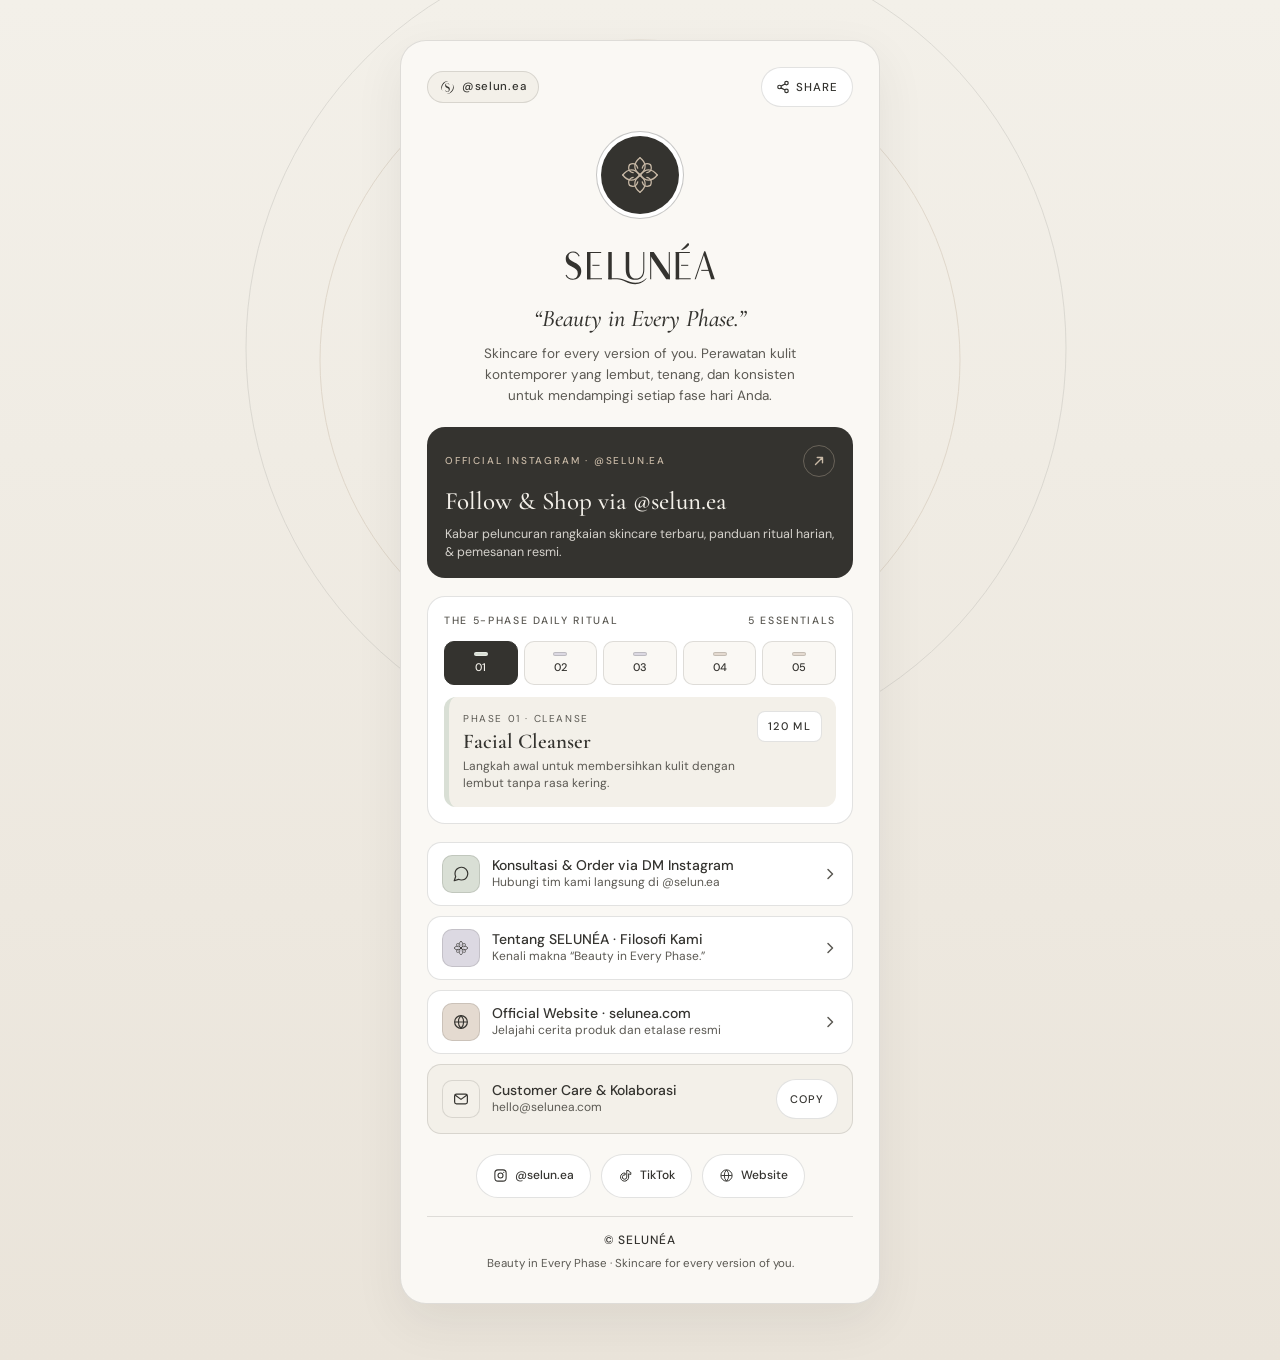
==== links.html @ 8c8f9efc "Add customer-facing one-page SELUNEA Linktree page (@selun.ea)" ====
<!DOCTYPE html>
<html lang="id">
<head>
<meta charset="UTF-8" />
<meta name="viewport" content="width=device-width, initial-scale=1.0" />
<title>SELUNÉA — Beauty in Every Phase</title>
<meta name="description" content="SELUNÉA (@selun.ea) — Skincare for every version of you. Jelajahi 5 langkah perawatan harian, update terbaru, dan saluran resmi SELUNÉA." />
<link rel="icon" type="image/svg+xml" href="data:image/svg+xml,%3Csvg%20xmlns%3D%22http%3A//www.w3.org/2000/svg%22%20viewBox%3D%220%200%20256%20256%22%3E%3Crect%20width%3D%22256%22%20height%3D%22256%22%20rx%3D%2256%22%20fill%3D%22%2334332F%22/%3E%3Cg%20transform%3D%22translate%2836%2036%29%20scale%280.718%29%22%3E%3Cg%20id%3D%22symbol%22%20fill%3D%22%23F3F0E9%22%3E%0A%20%20%20%20%3Cpath%20d%3D%22M%20131.64%20130.81%20C%20163.62%2089.43%20197.55%20100.41%20220.32%20130.76%20A%204.6%204.6%200%200%200%20227.68%20125.24%20C%20202.45%2091.59%20160.38%2078.57%20124.36%20125.19%20A%204.6%204.6%200%200%200%20131.64%20130.81%20Z%22/%3E%0A%20%20%20%20%3Cpath%20d%3D%22M%20220.32%20125.24%20C%20197.55%20155.59%20163.62%20166.57%20131.64%20125.19%20A%204.6%204.6%200%200%200%20124.36%20130.81%20C%20160.38%20177.43%20202.45%20164.41%20227.68%20130.76%20A%204.6%204.6%200%200%200%20220.32%20125.24%20Z%22/%3E%0A%20%20%20%20%3Cpath%20d%3D%22M%20125.19%20131.64%20C%20166.57%20163.62%20155.59%20197.55%20125.24%20220.32%20A%204.6%204.6%200%200%200%20130.76%20227.68%20C%20164.41%20202.45%20177.43%20160.38%20130.81%20124.36%20A%204.6%204.6%200%200%200%20125.19%20131.64%20Z%22/%3E%0A%20%20%20%20%3Cpath%20d%3D%22M%20130.76%20220.32%20C%20100.41%20197.55%2089.43%20163.62%20130.81%20131.64%20A%204.6%204.6%200%200%200%20125.19%20124.36%20C%2078.57%20160.38%2091.59%20202.45%20125.24%20227.68%20A%204.6%204.6%200%200%200%20130.76%20220.32%20Z%22/%3E%0A%20%20%20%20%3Cpath%20d%3D%22M%20124.36%20125.19%20C%2092.38%20166.57%2058.45%20155.59%2035.68%20125.24%20A%204.6%204.6%200%200%200%2028.32%20130.76%20C%2053.55%20164.41%2095.62%20177.43%20131.64%20130.81%20A%204.6%204.6%200%200%200%20124.36%20125.19%20Z%22/%3E%0A%20%20%20%20%3Cpath%20d%3D%22M%2035.68%20130.76%20C%2058.45%20100.41%2092.38%2089.43%20124.36%20130.81%20A%204.6%204.6%200%200%200%20131.64%20125.19%20C%2095.62%2078.57%2053.55%2091.59%2028.32%20125.24%20A%204.6%204.6%200%200%200%2035.68%20130.76%20Z%22/%3E%0A%20%20%20%20%3Cpath%20d%3D%22M%20130.81%20124.36%20C%2089.43%2092.38%20100.41%2058.45%20130.76%2035.68%20A%204.6%204.6%200%200%200%20125.24%2028.32%20C%2091.59%2053.55%2078.57%2095.62%20125.19%20131.64%20A%204.6%204.6%200%200%200%20130.81%20124.36%20Z%22/%3E%0A%20%20%20%20%3Cpath%20d%3D%22M%20125.24%2035.68%20C%20155.59%2058.45%20166.57%2092.38%20125.19%20124.36%20A%204.6%204.6%200%200%200%20130.81%20131.64%20C%20177.43%2095.62%20164.41%2053.55%20130.76%2028.32%20A%204.6%204.6%200%200%200%20125.24%2035.68%20Z%22/%3E%0A%20%20%20%20%3Cpath%20d%3D%22M%20165.19%20145.22%20C%20187.3%20150.13%20190.81%20167.31%20181.93%20183.8%20A%204.6%204.6%200%200%200%20190.03%20188.16%20C%20200.95%20167.88%20195.98%20142.64%20167.18%20136.24%20A%204.6%204.6%200%200%200%20165.19%20145.22%20Z%22/%3E%0A%20%20%20%20%3Cpath%20d%3D%22M%20183.8%20181.93%20C%20167.31%20190.81%20150.13%20187.3%20145.22%20165.19%20A%204.6%204.6%200%200%200%20136.24%20167.18%20C%20142.64%20195.98%20167.88%20200.95%20188.16%20190.03%20A%204.6%204.6%200%200%200%20183.8%20181.93%20Z%22/%3E%0A%20%20%20%20%3Cpath%20d%3D%22M%20110.78%20165.19%20C%20105.87%20187.3%2088.69%20190.81%2072.2%20181.93%20A%204.6%204.6%200%200%200%2067.84%20190.03%20C%2088.12%20200.95%20113.36%20195.98%20119.76%20167.18%20A%204.6%204.6%200%200%200%20110.78%20165.19%20Z%22/%3E%0A%20%20%20%20%3Cpath%20d%3D%22M%2074.07%20183.8%20C%2065.19%20167.31%2068.7%20150.13%2090.81%20145.22%20A%204.6%204.6%200%200%200%2088.82%20136.24%20C%2060.02%20142.64%2055.05%20167.88%2065.97%20188.16%20A%204.6%204.6%200%200%200%2074.07%20183.8%20Z%22/%3E%0A%20%20%20%20%3Cpath%20d%3D%22M%2090.81%20110.78%20C%2068.7%20105.87%2065.19%2088.69%2074.07%2072.2%20A%204.6%204.6%200%200%200%2065.97%2067.84%20C%2055.05%2088.12%2060.02%20113.36%2088.82%20119.76%20A%204.6%204.6%200%200%200%2090.81%20110.78%20Z%22/%3E%0A%20%20%20%20%3Cpath%20d%3D%22M%2072.2%2074.07%20C%2088.69%2065.19%20105.87%2068.7%20110.78%2090.81%20A%204.6%204.6%200%200%200%20119.76%2088.82%20C%20113.36%2060.02%2088.12%2055.05%2067.84%2065.97%20A%204.6%204.6%200%200%200%2072.2%2074.07%20Z%22/%3E%0A%20%20%20%20%3Cpath%20d%3D%22M%20145.22%2090.81%20C%20150.13%2068.7%20167.31%2065.19%20183.8%2074.07%20A%204.6%204.6%200%200%200%20188.16%2065.97%20C%20167.88%2055.05%20142.64%2060.02%20136.24%2088.82%20A%204.6%204.6%200%200%200%20145.22%2090.81%20Z%22/%3E%0A%20%20%20%20%3Cpath%20d%3D%22M%20181.93%2072.2%20C%20190.81%2088.69%20187.3%20105.87%20165.19%20110.78%20A%204.6%204.6%200%200%200%20167.18%20119.76%20C%20195.98%20113.36%20200.95%2088.12%20190.03%2067.84%20A%204.6%204.6%200%200%200%20181.93%2072.2%20Z%22/%3E%0A%20%20%20%20%3Cpath%20d%3D%22M%20128%20117.5%20A%2010.5%2010.5%200%201%201%20128%20138.5%20A%2010.5%2010.5%200%201%201%20128%20117.5%20Z%22/%3E%0A%20%20%3C/g%3E%3C/g%3E%3C/svg%3E" />
<link rel="preconnect" href="https://fonts.googleapis.com" />
<link rel="preconnect" href="https://fonts.gstatic.com" crossorigin />
<link href="https://fonts.googleapis.com/css2?family=Cormorant+Garamond:ital,wght@0,500;0,600;1,400;1,500&family=DM+Sans:wght@400;500;600&display=swap" rel="stylesheet" />
<style>
  :root {
    --ivory: #F3F0E9;
    --ivory-card: #FAF8F4;
    --ivory-desk: #EAE4DA;
    --ash: #34332F;
    --ash-soft: #5B5953;
    --ash-deep: #242320;
    --champagne: #C8B9A6;
    --silver: #B8B7B1;
    --sage: #D9DFD5;
    --lavender: #DCD9E2;
    --nude: #E4DAD0;
    --white: #FFFFFF;
    --line: rgba(52, 51, 47, 0.14);
    --line-strong: rgba(52, 51, 47, 0.28);
    --font-display: 'Cormorant Garamond', Georgia, serif;
    --font-sans: 'DM Sans', -apple-system, BlinkMacSystemFont, sans-serif;
    --ease: cubic-bezier(0.22, 1, 0.36, 1);
  }

  *, *::before, *::after { box-sizing: border-box; margin: 0; padding: 0; }
  html { -webkit-text-size-adjust: 100%; }
  body {
    min-height: 100dvh;
    background: var(--ivory);
    color: var(--ash);
    font-family: var(--font-sans);
    font-size: 15px;
    line-height: 1.55;
    display: flex;
    flex-direction: column;
    align-items: center;
    padding: 18px 14px 40px;
    -webkit-font-smoothing: antialiased;
    position: relative;
    overflow-x: hidden;
  }

  /* Subtle lunar-orbital rings behind desktop frame */
  .bg-orbit {
    position: fixed;
    inset: 0;
    pointer-events: none;
    z-index: 0;
    overflow: hidden;
  }
  .bg-orbit svg {
    position: absolute;
    left: 50%;
    top: -120px;
    transform: translateX(-50%);
    width: 960px;
    height: 960px;
    opacity: 0.42;
  }

  a { color: inherit; text-decoration: none; }
  button { font-family: inherit; cursor: pointer; background: none; border: none; color: inherit; }
  :focus-visible { outline: 2px solid var(--ash); outline-offset: 3px; border-radius: 10px; }

  .sheet {
    position: relative;
    z-index: 1;
    width: 100%;
    max-width: 480px;
    background: var(--ivory-card);
    border: 1px solid var(--line);
    border-radius: 26px;
    padding: 20px 18px 26px;
    box-shadow: 0 18px 48px rgba(52, 51, 47, 0.08);
    display: flex;
    flex-direction: column;
    gap: 18px;
  }

  /* Top Utility Bar */
  .top-bar {
    display: flex;
    justify-content: space-between;
    align-items: center;
    gap: 10px;
  }
  .handle-pill {
    display: inline-flex;
    align-items: center;
    gap: 7px;
    padding: 6px 12px;
    border-radius: 999px;
    background: var(--ivory);
    border: 1px solid var(--line);
    font-size: 11.5px;
    font-weight: 500;
    letter-spacing: 0.06em;
    color: var(--ash);
  }
  .handle-pill svg { width: 15px; height: 15px; flex-shrink: 0; }
  .share-btn {
    display: inline-flex;
    align-items: center;
    gap: 6px;
    min-height: 40px;
    padding: 0 14px;
    border-radius: 999px;
    border: 1px solid var(--line);
    background: var(--white);
    font-size: 11.5px;
    font-weight: 500;
    letter-spacing: 0.08em;
    text-transform: uppercase;
    transition: border-color 0.18s, background 0.18s, transform 0.15s;
  }
  .share-btn:hover { border-color: var(--ash); background: var(--ivory); }
  .share-btn:active { transform: scale(0.97); }

  /* Profile Header */
  .profile {
    display: flex;
    flex-direction: column;
    align-items: center;
    text-align: center;
    padding: 6px 8px 2px;
    gap: 11px;
  }
  .avatar-ring {
    width: 88px;
    height: 88px;
    border-radius: 50%;
    padding: 4px;
    border: 1px solid var(--line-strong);
    background: var(--white);
    display: flex;
    align-items: center;
    justify-content: center;
  }
  .avatar-core {
    width: 100%;
    height: 100%;
    border-radius: 50%;
    background: var(--ash);
    color: var(--champagne);
    display: flex;
    align-items: center;
    justify-content: center;
  }
  .avatar-core svg { width: 46px; height: 46px; }
  .wm-lockup { width: 184px; height: auto; color: var(--ash); margin-top: 2px; }
  .tagline {
    font-family: var(--font-display);
    font-style: italic;
    font-weight: 500;
    font-size: 24px;
    line-height: 1.15;
    color: var(--ash);
  }
  .bio {
    font-size: 13.5px;
    color: var(--ash-soft);
    max-width: 340px;
    line-height: 1.55;
  }

  /* Featured Primary Banner Card */
  .featured-link {
    background: var(--ash);
    color: var(--ivory);
    border-radius: 18px;
    padding: 18px 18px 17px;
    display: flex;
    flex-direction: column;
    gap: 10px;
    transition: transform 0.2s var(--ease), background 0.2s;
  }
  .featured-link:hover { background: var(--ash-deep); transform: translateY(-2px); }
  .featured-link:active { transform: scale(0.99); }
  .featured-top {
    display: flex;
    justify-content: space-between;
    align-items: center;
    gap: 10px;
  }
  .featured-kicker {
    font-size: 10px;
    letter-spacing: 0.18em;
    text-transform: uppercase;
    color: var(--champagne);
    font-weight: 500;
  }
  .featured-arrow {
    width: 32px;
    height: 32px;
    border-radius: 50%;
    border: 1px solid rgba(200, 185, 166, 0.35);
    color: var(--champagne);
    display: inline-flex;
    align-items: center;
    justify-content: center;
    flex-shrink: 0;
  }
  .featured-title {
    font-family: var(--font-display);
    font-size: 25px;
    font-weight: 500;
    line-height: 1.12;
  }
  .featured-sub {
    font-size: 12.5px;
    color: rgba(243, 240, 233, 0.84);
    line-height: 1.45;
  }

  /* Interactive 5-Phase Ritual Strip */
  .ritual-card {
    background: var(--white);
    border: 1px solid var(--line);
    border-radius: 18px;
    padding: 16px;
    display: flex;
    flex-direction: column;
    gap: 12px;
  }
  .section-mini-head {
    display: flex;
    justify-content: space-between;
    align-items: center;
    font-size: 10.5px;
    letter-spacing: 0.16em;
    text-transform: uppercase;
    color: var(--ash-soft);
    font-weight: 500;
  }
  .phase-tabs {
    display: grid;
    grid-template-columns: repeat(5, 1fr);
    gap: 6px;
  }
  .phase-tab {
    min-height: 44px;
    border-radius: 10px;
    border: 1px solid var(--line);
    background: var(--ivory-card);
    display: flex;
    flex-direction: column;
    align-items: center;
    justify-content: center;
    gap: 4px;
    font-size: 11px;
    font-weight: 500;
    color: var(--ash);
    transition: border-color 0.16s, background 0.16s, transform 0.14s;
  }
  .phase-tab:hover { border-color: var(--ash); }
  .phase-tab.active {
    background: var(--ash);
    color: var(--ivory);
    border-color: var(--ash);
  }
  .phase-dot {
    width: 14px;
    height: 4px;
    border-radius: 99px;
    border: 1px solid rgba(52, 51, 47, 0.18);
  }
  .phase-tab.active .phase-dot { border-color: rgba(255, 255, 255, 0.35); }

  .ritual-detail {
    background: var(--ivory);
    border-radius: 12px;
    padding: 14px;
    display: flex;
    align-items: flex-start;
    justify-content: space-between;
    gap: 12px;
    border-left: 5px solid var(--sage);
    transition: border-color 0.24s var(--ease);
  }
  .ritual-detail small {
    display: block;
    font-size: 10px;
    letter-spacing: 0.16em;
    text-transform: uppercase;
    color: var(--ash-soft);
    margin-bottom: 3px;
  }
  .ritual-detail strong {
    display: block;
    font-family: var(--font-display);
    font-size: 21px;
    font-weight: 600;
    line-height: 1.1;
  }
  .ritual-detail span.meta {
    display: block;
    font-size: 12px;
    color: var(--ash-soft);
    line-height: 1.45;
    margin-top: 5px;
  }
  .ritual-net {
    font-size: 11px;
    font-weight: 500;
    letter-spacing: 0.12em;
    text-transform: uppercase;
    padding: 6px 10px;
    border-radius: 8px;
    background: var(--white);
    border: 1px solid var(--line);
    white-space: nowrap;
    flex-shrink: 0;
  }

  /* Main Linktree Stack */
  .link-group {
    display: flex;
    flex-direction: column;
    gap: 10px;
  }
  .link-item {
    width: 100%;
    text-align: left;
    display: flex;
    align-items: center;
    justify-content: space-between;
    gap: 12px;
    min-height: 60px;
    padding: 12px 14px;
    border-radius: 14px;
    background: var(--white);
    border: 1px solid var(--line);
    transition: transform 0.18s var(--ease), border-color 0.18s, background 0.18s;
  }
  .link-item:hover {
    border-color: var(--ash);
    background: var(--ivory);
    transform: translateY(-1px);
  }
  .link-item:active { transform: scale(0.99); }
  .link-left {
    display: flex;
    align-items: center;
    gap: 12px;
    min-width: 0;
  }
  .link-icon {
    width: 38px;
    height: 38px;
    border-radius: 10px;
    background: var(--ivory);
    border: 1px solid var(--line);
    display: flex;
    align-items: center;
    justify-content: center;
    flex-shrink: 0;
    color: var(--ash);
  }
  .link-icon svg { width: 18px; height: 18px; }
  .link-text { min-width: 0; }
  .link-text strong {
    display: block;
    font-size: 14px;
    font-weight: 500;
    color: var(--ash);
    line-height: 1.25;
  }
  .link-text span {
    display: block;
    font-size: 12px;
    color: var(--ash-soft);
    line-height: 1.38;
  }
  .link-right {
    color: var(--ash-soft);
    flex-shrink: 0;
    display: inline-flex;
    align-items: center;
    transition: transform 0.2s var(--ease);
  }
  .link-item[aria-expanded="true"] .link-right {
    transform: rotate(90deg);
  }

  /* Expandable Story Drawer */
  .story-drawer {
    display: none;
    background: var(--ivory);
    border: 1px solid var(--line);
    border-radius: 14px;
    padding: 15px 16px;
    font-size: 13px;
    color: var(--ash-soft);
    line-height: 1.6;
  }
  .story-drawer.open { display: block; }
  .story-drawer p + p { margin-top: 8px; }
  .story-drawer strong { color: var(--ash); font-weight: 500; }

  /* Contact Row with Quick Copy */
  .contact-card {
    display: flex;
    align-items: center;
    justify-content: space-between;
    gap: 10px;
    padding: 12px 14px;
    border-radius: 14px;
    background: var(--ivory);
    border: 1px solid var(--line);
  }
  .contact-link {
    display: flex;
    align-items: center;
    gap: 12px;
    flex: 1;
    min-width: 0;
    min-height: 44px;
  }
  .copy-pill {
    min-height: 40px;
    padding: 0 13px;
    border-radius: 999px;
    background: var(--white);
    border: 1px solid var(--line);
    font-size: 11px;
    font-weight: 500;
    letter-spacing: 0.08em;
    text-transform: uppercase;
    flex-shrink: 0;
    transition: border-color 0.16s, background 0.16s;
  }
  .copy-pill:hover { border-color: var(--ash); background: var(--ivory-card); }

  /* Social Icon Row */
  .social-row {
    display: flex;
    justify-content: center;
    flex-wrap: wrap;
    gap: 10px;
    padding-top: 2px;
  }
  .social-btn {
    display: inline-flex;
    align-items: center;
    gap: 7px;
    min-height: 44px;
    padding: 0 16px;
    border-radius: 999px;
    background: var(--white);
    border: 1px solid var(--line);
    font-size: 12px;
    font-weight: 500;
    color: var(--ash);
    transition: border-color 0.16s, background 0.16s;
  }
  .social-btn:hover { border-color: var(--ash); background: var(--ivory); }

  /* Footer (Strictly Brand Only) */
  .foot {
    padding-top: 14px;
    border-top: 1px solid var(--line);
    display: flex;
    flex-direction: column;
    align-items: center;
    gap: 6px;
    text-align: center;
  }
  .foot-brand {
    font-size: 12px;
    color: var(--ash);
    font-weight: 500;
    letter-spacing: 0.08em;
  }
  .foot-sub {
    font-size: 11.5px;
    color: var(--ash-soft);
  }

  .toast {
    position: fixed;
    bottom: 20px;
    left: 50%;
    transform: translateX(-50%) translateY(14px);
    background: var(--ash-deep);
    color: var(--ivory);
    border: 1px solid var(--champagne);
    padding: 10px 18px;
    border-radius: 999px;
    font-size: 12.5px;
    opacity: 0;
    pointer-events: none;
    transition: opacity 0.2s, transform 0.2s var(--ease);
    z-index: 50;
    white-space: nowrap;
  }
  .toast.show { opacity: 1; transform: translateX(-50%) translateY(0); }

  @media (min-width: 640px) {
    body {
      background: linear-gradient(180deg, #F3F0E9 0%, #EAE4DA 100%);
      padding: 40px 20px 56px;
    }
    .sheet {
      padding: 26px 26px 30px;
    }
  }
  @media (prefers-reduced-motion: reduce) {
    *, *::before, *::after { transition: none !important; }
  }
</style>
</head>
<body>
  <div class="bg-orbit" aria-hidden="true">
    <svg viewBox="0 0 960 960" fill="none">
      <circle cx="480" cy="480" r="320" stroke="#C8B9A6" stroke-width="1"/>
      <circle cx="496" cy="468" r="410" stroke="#B8B7B1" stroke-width="0.9"/>
    </svg>
  </div>

  <main class="sheet">
    <!-- Top Bar -->
    <div class="top-bar">
      <a href="https://instagram.com/selun.ea" target="_blank" rel="noopener noreferrer" class="handle-pill">
        <svg viewBox="0 0 256 256" aria-hidden="true"><g id="monogram" fill="currentColor">
    <path d="M 42.85 189.86 A 105.25 105.25 0 0 1 139 23.33 A 120.39 120.39 0 0 0 42.85 189.86 Z"/>
    <path d="M 213.15 66.14 A 105.25 105.25 0 0 1 117 232.67 A 120.39 120.39 0 0 0 213.15 66.14 Z"/>
    <path d="M 159.5 78.3 L 154.46 80.96 C 149.14 68.64 139.06 61.08 125.06 61.08 C 110.22 61.08 102.38 70.04 102.38 81.52 C 102.38 94.68 113.02 102.8 133.46 112.04 C 157.82 123.24 167.9 135.56 167.9 157.4 C 167.9 184 148.3 201.08 123.94 201.08 C 106.58 201.08 93.42 192.12 87.26 177.56 L 92.58 174.76 C 97.9 187.64 108.82 194.92 124.22 194.92 C 140.18 194.92 149.98 183.72 149.98 166.64 C 149.98 150.68 139.34 141.72 118.34 132.2 C 96.78 122.4 88.38 110.64 88.38 92.16 C 88.38 68.92 105.46 54.92 127.02 54.92 C 142.98 54.92 154.18 63.6 159.5 78.3 Z"/>
  </g></svg>
        <span>@selun.ea</span>
      </a>
      <button type="button" class="share-btn" id="sharePageBtn" aria-label="Bagikan halaman SELUNÉA">
        <svg width="14" height="14" viewBox="0 0 16 16" fill="none" aria-hidden="true">
          <path d="M12 5.5a2 2 0 1 0 0-4 2 2 0 0 0 0 4ZM4 10a2 2 0 1 0 0-4 2 2 0 0 0 0 4ZM12 14.5a2 2 0 1 0 0-4 2 2 0 0 0 0 4ZM5.7 7l4.6-2.5M5.7 9l4.6 2.5" stroke="currentColor" stroke-width="1.35" stroke-linecap="round"/>
        </svg>
        <span>Share</span>
      </button>
    </div>

    <!-- Brand Header -->
    <header class="profile">
      <div class="avatar-ring">
        <div class="avatar-core">
          <svg viewBox="0 0 256 256" role="img" aria-label="SELUNÉA"><g id="symbol" fill="currentColor">
    <path d="M 130.85 130.2 C 163.27 88.25 198.09 99.45 221.12 130.16 A 3.6 3.6 0 0 0 226.88 125.84 C 201.91 92.55 160.73 79.75 125.15 125.8 A 3.6 3.6 0 0 0 130.85 130.2 Z"/>
    <path d="M 221.12 125.84 C 198.09 156.55 163.27 167.75 130.85 125.8 A 3.6 3.6 0 0 0 125.15 130.2 C 160.73 176.25 201.91 163.45 226.88 130.16 A 3.6 3.6 0 0 0 221.12 125.84 Z"/>
    <path d="M 125.8 130.85 C 167.75 163.27 156.55 198.09 125.84 221.12 A 3.6 3.6 0 0 0 130.16 226.88 C 163.45 201.91 176.25 160.73 130.2 125.15 A 3.6 3.6 0 0 0 125.8 130.85 Z"/>
    <path d="M 130.16 221.12 C 99.45 198.09 88.25 163.27 130.2 130.85 A 3.6 3.6 0 0 0 125.8 125.15 C 79.75 160.73 92.55 201.91 125.84 226.88 A 3.6 3.6 0 0 0 130.16 221.12 Z"/>
    <path d="M 125.15 125.8 C 92.73 167.75 57.91 156.55 34.88 125.84 A 3.6 3.6 0 0 0 29.12 130.16 C 54.09 163.45 95.27 176.25 130.85 130.2 A 3.6 3.6 0 0 0 125.15 125.8 Z"/>
    <path d="M 34.88 130.16 C 57.91 99.45 92.73 88.25 125.15 130.2 A 3.6 3.6 0 0 0 130.85 125.8 C 95.27 79.75 54.09 92.55 29.12 125.84 A 3.6 3.6 0 0 0 34.88 130.16 Z"/>
    <path d="M 130.2 125.15 C 88.25 92.73 99.45 57.91 130.16 34.88 A 3.6 3.6 0 0 0 125.84 29.12 C 92.55 54.09 79.75 95.27 125.8 130.85 A 3.6 3.6 0 0 0 130.2 125.15 Z"/>
    <path d="M 125.84 34.88 C 156.55 57.91 167.75 92.73 125.8 125.15 A 3.6 3.6 0 0 0 130.2 130.85 C 176.25 95.27 163.45 54.09 130.16 29.12 A 3.6 3.6 0 0 0 125.84 34.88 Z"/>
    <path d="M 165.4 144.24 C 188.24 149.32 191.91 167.38 182.81 184.28 A 3.6 3.6 0 0 0 189.15 187.69 C 199.85 167.82 195.04 143.45 166.96 137.21 A 3.6 3.6 0 0 0 165.4 144.24 Z"/>
    <path d="M 184.28 182.81 C 167.38 191.91 149.32 188.24 144.24 165.4 A 3.6 3.6 0 0 0 137.21 166.96 C 143.45 195.04 167.82 199.85 187.69 189.15 A 3.6 3.6 0 0 0 184.28 182.81 Z"/>
    <path d="M 111.76 165.4 C 106.68 188.24 88.62 191.91 71.72 182.81 A 3.6 3.6 0 0 0 68.31 189.15 C 88.18 199.85 112.55 195.04 118.79 166.96 A 3.6 3.6 0 0 0 111.76 165.4 Z"/>
    <path d="M 73.19 184.28 C 64.09 167.38 67.76 149.32 90.6 144.24 A 3.6 3.6 0 0 0 89.04 137.21 C 60.96 143.45 56.15 167.82 66.85 187.69 A 3.6 3.6 0 0 0 73.19 184.28 Z"/>
    <path d="M 90.6 111.76 C 67.76 106.68 64.09 88.62 73.19 71.72 A 3.6 3.6 0 0 0 66.85 68.31 C 56.15 88.18 60.96 112.55 89.04 118.79 A 3.6 3.6 0 0 0 90.6 111.76 Z"/>
    <path d="M 71.72 73.19 C 88.62 64.09 106.68 67.76 111.76 90.6 A 3.6 3.6 0 0 0 118.79 89.04 C 112.55 60.96 88.18 56.15 68.31 66.85 A 3.6 3.6 0 0 0 71.72 73.19 Z"/>
    <path d="M 144.24 90.6 C 149.32 67.76 167.38 64.09 184.28 73.19 A 3.6 3.6 0 0 0 187.69 66.85 C 167.82 56.15 143.45 60.96 137.21 89.04 A 3.6 3.6 0 0 0 144.24 90.6 Z"/>
    <path d="M 182.81 71.72 C 191.91 88.62 188.24 106.68 165.4 111.76 A 3.6 3.6 0 0 0 166.96 118.79 C 195.04 112.55 199.85 88.18 189.15 68.31 A 3.6 3.6 0 0 0 182.81 71.72 Z"/>
    <path d="M 128 119 A 9 9 0 1 1 128 137 A 9 9 0 1 1 128 119 Z"/>
  </g></svg>
        </div>
      </div>
      <svg viewBox="0 0 755 256" class="wm-lockup" role="img" aria-label="SELUNÉA"><g id="wordmark" fill="currentColor">
    <path d="M 129.7 98.24 L 125.67 100.37 C 121.41 90.51 113.35 84.46 102.15 84.46 C 90.28 84.46 84 91.63 84 100.82 C 84 111.34 92.52 117.84 108.87 125.23 C 128.36 134.19 136.42 144.05 136.42 161.52 C 136.42 182.8 120.74 196.46 101.25 196.46 C 87.36 196.46 76.84 189.3 71.91 177.65 L 76.16 175.41 C 80.42 185.71 89.16 191.54 101.48 191.54 C 114.24 191.54 122.08 182.58 122.08 168.91 C 122.08 156.14 113.57 148.98 96.77 141.36 C 79.52 133.52 72.8 124.11 72.8 109.33 C 72.8 90.74 86.47 79.54 103.72 79.54 C 116.48 79.54 125.44 86.48 129.7 98.24 Z"/>
    <path d="M 159.94 82 L 174.28 82 L 174.28 194 L 159.94 194 Z"/>
    <path d="M 159.94 82 L 218.18 82 L 218.18 86.14 L 159.94 86.14 Z"/>
    <path d="M 159.94 189.86 L 221.54 189.86 L 221.54 194 L 159.94 194 Z"/>
    <path d="M 182.12 134.64 L 211.46 134.64 L 211.46 138.78 L 182.12 138.78 Z"/>
    <path d="M 247.3 82 L 261.64 82 L 261.64 194 L 247.3 194 Z"/>
    <path d="M 247.3 189.86 L 285.38 189.86 C 312.26 189.86 330.18 208.56 358.18 208.56 C 377.78 208.56 392.9 200.5 402.98 189.74 L 404.55 191.31 C 393.46 204.3 377.78 214.69 357.62 214.69 C 327.38 214.69 308.34 194 283.14 194 L 247.3 194 Z"/>
    <path d="M 318.98 82 L 333.32 82 L 333.32 153.68 C 333.32 177.2 342.84 190.86 359.86 190.86 C 379.68 190.86 390.88 177.76 390.88 153.68 L 390.88 82 L 395.14 82 L 395.14 153.68 C 395.14 182.8 381.7 196.46 358.18 196.46 C 332.98 196.46 318.98 183.36 318.98 153.68 Z"/>
    <path d="M 419.22 82 L 423.48 82 L 423.48 194 L 419.22 194 Z"/>
    <path d="M 495.6 82 L 499.86 82 L 499.86 194 L 495.6 194 Z"/>
    <path d="M 419.22 82 L 434 82 L 499.86 179.44 L 499.86 194 L 485.08 194 L 419.22 96.56 Z"/>
    <path d="M 523.94 82 L 538.28 82 L 538.28 194 L 523.94 194 Z"/>
    <path d="M 523.94 82 L 582.18 82 L 582.18 86.14 L 523.94 86.14 Z"/>
    <path d="M 523.94 189.86 L 585.54 189.86 L 585.54 194 L 523.94 194 Z"/>
    <path d="M 546.12 134.64 L 575.46 134.64 L 575.46 138.78 L 546.12 138.78 Z"/>
    <path d="M 547.46 71.36 C 555.3 64.98 563.7 57.58 570.98 48.4 C 573.67 45.04 578.6 46.38 578.82 50.86 C 579.04 55.79 566.05 67.22 549.92 73.71 C 547.68 74.61 545.89 72.82 547.46 71.36 Z"/>
    <path d="M 640.76 80.21 L 644.79 80.21 L 606.31 194 L 601.78 194 Z"/>
    <path d="M 640.76 80.21 L 646.13 80.21 L 684.66 194 L 669.4 194 L 639.19 93.65 Z"/>
    <path d="M 628.9 155.36 L 662.25 155.36 L 662.25 159.62 L 628.9 159.62 Z"/>
  </g></svg>
      <p class="tagline">“Beauty in Every Phase.”</p>
      <p class="bio">Skincare for every version of you. Perawatan kulit kontemporer yang lembut, tenang, dan konsisten untuk mendampingi setiap fase hari Anda.</p>
    </header>

    <!-- Primary Featured Link -->
    <a href="https://instagram.com/selun.ea" target="_blank" rel="noopener noreferrer" class="featured-link">
      <div class="featured-top">
        <span class="featured-kicker">Official Instagram · @selun.ea</span>
        <span class="featured-arrow" aria-hidden="true">
          <svg width="14" height="14" viewBox="0 0 16 16" fill="none">
            <path d="M4 12 12 4M6 4h6v6" stroke="currentColor" stroke-width="1.6" stroke-linecap="round" stroke-linejoin="round"/>
          </svg>
        </span>
      </div>
      <div class="featured-title">Follow &amp; Shop via @selun.ea</div>
      <div class="featured-sub">Kabar peluncuran rangkaian skincare terbaru, panduan ritual harian, &amp; pemesanan resmi.</div>
    </a>

    <!-- Interactive 5-Phase Daily Ritual Explorer -->
    <section class="ritual-card" aria-label="Rangkaian 5 Fase Perawatan Harian">
      <div class="section-mini-head">
        <span>The 5-Phase Daily Ritual</span>
        <span>5 Essentials</span>
      </div>
      <div class="phase-tabs" role="tablist" aria-label="Pilih fase produk SELUNÉA">
        <button type="button" class="phase-tab active" role="tab" aria-selected="true" data-phase="01" data-step="Cleanse" data-name="Facial Cleanser" data-desc="Langkah awal untuk membersihkan kulit dengan lembut tanpa rasa kering." data-net="120 mL" data-tint="#D9DFD5"><span class="phase-dot" style="background:#D9DFD5;" aria-hidden="true"></span><span>01</span></button>
          <button type="button" class="phase-tab" role="tab" aria-selected="false" data-phase="02" data-step="Prepare" data-name="Balancing Toner" data-desc="Membantu menyegarkan dan menyiapkan kelembapan alami kulit setiap hari." data-net="150 mL" data-tint="#DCD9E2"><span class="phase-dot" style="background:#DCD9E2;" aria-hidden="true"></span><span>02</span></button>
          <button type="button" class="phase-tab" role="tab" aria-selected="false" data-phase="03" data-step="Treat" data-name="Daily Serum" data-desc="Perawatan harian bernutrisi ringan untuk membantu menjaga kilau sehat kulit." data-net="30 mL" data-tint="#DCD9E2"><span class="phase-dot" style="background:#DCD9E2;" aria-hidden="true"></span><span>03</span></button>
          <button type="button" class="phase-tab" role="tab" aria-selected="false" data-phase="04" data-step="Nourish" data-name="Moisturizer" data-desc="Mengunci hidrasi agar kulit terasa tenang, lembut, dan kenyal lebih lama." data-net="50 mL" data-tint="#E4DAD0"><span class="phase-dot" style="background:#E4DAD0;" aria-hidden="true"></span><span>04</span></button>
          <button type="button" class="phase-tab" role="tab" aria-selected="false" data-phase="05" data-step="Shield" data-name="Daily Sunscreen" data-desc="Langkah perlindungan harian yang ringan dan nyaman untuk rutinitas pagi." data-net="50 mL" data-tint="#E4DAD0"><span class="phase-dot" style="background:#E4DAD0;" aria-hidden="true"></span><span>05</span></button>
      </div>
      <div class="ritual-detail" id="ritualPanel" role="tabpanel">
        <div>
          <small id="ritualPhase">Phase 01 · Cleanse</small>
          <strong id="ritualName">Facial Cleanser</strong>
          <span class="meta" id="ritualDesc">Langkah awal untuk membersihkan kulit dengan lembut tanpa rasa kering.</span>
        </div>
        <span class="ritual-net" id="ritualNet">120 mL</span>
      </div>
    </section>

    <!-- Customer Links Stack -->
    <nav class="link-group" aria-label="Tautan Resmi SELUNÉA">
      <a href="https://instagram.com/selun.ea" target="_blank" rel="noopener noreferrer" class="link-item">
        <div class="link-left">
          <span class="link-icon" style="background:var(--sage);" aria-hidden="true">
            <svg viewBox="0 0 24 24" fill="none"><path d="M21 11.5a8.38 8.38 0 0 1-.9 3.8 8.5 8.5 0 0 1-7.6 4.7 8.38 8.38 0 0 1-3.8-.9L3 21l1.9-5.7a8.38 8.38 0 0 1-.9-3.8 8.5 8.5 0 0 1 4.7-7.6 8.38 8.38 0 0 1 3.8-.9h.5a8.48 8.48 0 0 1 8 8v.5Z" stroke="currentColor" stroke-width="1.6" stroke-linejoin="round"/></svg>
          </span>
          <div class="link-text">
            <strong>Konsultasi &amp; Order via DM Instagram</strong>
            <span>Hubungi tim kami langsung di @selun.ea</span>
          </div>
        </div>
        <span class="link-right" aria-hidden="true">
          <svg width="16" height="16" viewBox="0 0 16 16" fill="none"><path d="M6 3.5 10.5 8 6 12.5" stroke="currentColor" stroke-width="1.5" stroke-linecap="round" stroke-linejoin="round"/></svg>
        </span>
      </a>

      <button type="button" class="link-item" id="storyToggleBtn" aria-expanded="false" aria-controls="storyDrawer">
        <div class="link-left">
          <span class="link-icon" style="background:var(--lavender);" aria-hidden="true">
            <svg viewBox="0 0 256 256" aria-hidden="true"><g id="symbol" fill="currentColor">
    <path d="M 130.85 130.2 C 163.27 88.25 198.09 99.45 221.12 130.16 A 3.6 3.6 0 0 0 226.88 125.84 C 201.91 92.55 160.73 79.75 125.15 125.8 A 3.6 3.6 0 0 0 130.85 130.2 Z"/>
    <path d="M 221.12 125.84 C 198.09 156.55 163.27 167.75 130.85 125.8 A 3.6 3.6 0 0 0 125.15 130.2 C 160.73 176.25 201.91 163.45 226.88 130.16 A 3.6 3.6 0 0 0 221.12 125.84 Z"/>
    <path d="M 125.8 130.85 C 167.75 163.27 156.55 198.09 125.84 221.12 A 3.6 3.6 0 0 0 130.16 226.88 C 163.45 201.91 176.25 160.73 130.2 125.15 A 3.6 3.6 0 0 0 125.8 130.85 Z"/>
    <path d="M 130.16 221.12 C 99.45 198.09 88.25 163.27 130.2 130.85 A 3.6 3.6 0 0 0 125.8 125.15 C 79.75 160.73 92.55 201.91 125.84 226.88 A 3.6 3.6 0 0 0 130.16 221.12 Z"/>
    <path d="M 125.15 125.8 C 92.73 167.75 57.91 156.55 34.88 125.84 A 3.6 3.6 0 0 0 29.12 130.16 C 54.09 163.45 95.27 176.25 130.85 130.2 A 3.6 3.6 0 0 0 125.15 125.8 Z"/>
    <path d="M 34.88 130.16 C 57.91 99.45 92.73 88.25 125.15 130.2 A 3.6 3.6 0 0 0 130.85 125.8 C 95.27 79.75 54.09 92.55 29.12 125.84 A 3.6 3.6 0 0 0 34.88 130.16 Z"/>
    <path d="M 130.2 125.15 C 88.25 92.73 99.45 57.91 130.16 34.88 A 3.6 3.6 0 0 0 125.84 29.12 C 92.55 54.09 79.75 95.27 125.8 130.85 A 3.6 3.6 0 0 0 130.2 125.15 Z"/>
    <path d="M 125.84 34.88 C 156.55 57.91 167.75 92.73 125.8 125.15 A 3.6 3.6 0 0 0 130.2 130.85 C 176.25 95.27 163.45 54.09 130.16 29.12 A 3.6 3.6 0 0 0 125.84 34.88 Z"/>
    <path d="M 165.4 144.24 C 188.24 149.32 191.91 167.38 182.81 184.28 A 3.6 3.6 0 0 0 189.15 187.69 C 199.85 167.82 195.04 143.45 166.96 137.21 A 3.6 3.6 0 0 0 165.4 144.24 Z"/>
    <path d="M 184.28 182.81 C 167.38 191.91 149.32 188.24 144.24 165.4 A 3.6 3.6 0 0 0 137.21 166.96 C 143.45 195.04 167.82 199.85 187.69 189.15 A 3.6 3.6 0 0 0 184.28 182.81 Z"/>
    <path d="M 111.76 165.4 C 106.68 188.24 88.62 191.91 71.72 182.81 A 3.6 3.6 0 0 0 68.31 189.15 C 88.18 199.85 112.55 195.04 118.79 166.96 A 3.6 3.6 0 0 0 111.76 165.4 Z"/>
    <path d="M 73.19 184.28 C 64.09 167.38 67.76 149.32 90.6 144.24 A 3.6 3.6 0 0 0 89.04 137.21 C 60.96 143.45 56.15 167.82 66.85 187.69 A 3.6 3.6 0 0 0 73.19 184.28 Z"/>
    <path d="M 90.6 111.76 C 67.76 106.68 64.09 88.62 73.19 71.72 A 3.6 3.6 0 0 0 66.85 68.31 C 56.15 88.18 60.96 112.55 89.04 118.79 A 3.6 3.6 0 0 0 90.6 111.76 Z"/>
    <path d="M 71.72 73.19 C 88.62 64.09 106.68 67.76 111.76 90.6 A 3.6 3.6 0 0 0 118.79 89.04 C 112.55 60.96 88.18 56.15 68.31 66.85 A 3.6 3.6 0 0 0 71.72 73.19 Z"/>
    <path d="M 144.24 90.6 C 149.32 67.76 167.38 64.09 184.28 73.19 A 3.6 3.6 0 0 0 187.69 66.85 C 167.82 56.15 143.45 60.96 137.21 89.04 A 3.6 3.6 0 0 0 144.24 90.6 Z"/>
    <path d="M 182.81 71.72 C 191.91 88.62 188.24 106.68 165.4 111.76 A 3.6 3.6 0 0 0 166.96 118.79 C 195.04 112.55 199.85 88.18 189.15 68.31 A 3.6 3.6 0 0 0 182.81 71.72 Z"/>
    <path d="M 128 119 A 9 9 0 1 1 128 137 A 9 9 0 1 1 128 119 Z"/>
  </g></svg>
          </span>
          <div class="link-text">
            <strong>Tentang SELUNÉA · Filosofi Kami</strong>
            <span>Kenali makna “Beauty in Every Phase.”</span>
          </div>
        </div>
        <span class="link-right" aria-hidden="true">
          <svg width="16" height="16" viewBox="0 0 16 16" fill="none"><path d="M6 3.5 10.5 8 6 12.5" stroke="currentColor" stroke-width="1.5" stroke-linecap="round" stroke-linejoin="round"/></svg>
        </span>
      </button>

      <div class="story-drawer" id="storyDrawer">
        <p><strong>Terinspirasi dari fase bulan</strong> yang senantiasa berubah namun tetap utuh, SELUNÉA hadir untuk merayakan ritme alami kulit perempuan Indonesia di setiap fase kehidupan.</p>
        <p>Dengan pendekatan perawatan harian yang tenang dan konsisten—dari <em>Cleanse</em> hingga <em>Shield</em>—kami percaya merawat kulit adalah momen jeda yang sederhana namun bermakna setiap hari.</p>
      </div>

      <a href="https://selunea.com" target="_blank" rel="noopener noreferrer" class="link-item">
        <div class="link-left">
          <span class="link-icon" style="background:var(--nude);" aria-hidden="true">
            <svg viewBox="0 0 24 24" fill="none"><circle cx="12" cy="12" r="8.5" stroke="currentColor" stroke-width="1.6"/><path d="M4 12h16M12 3.5a12 12 0 0 1 0 17M12 3.5a12 12 0 0 0 0 17" stroke="currentColor" stroke-width="1.5"/></svg>
          </span>
          <div class="link-text">
            <strong>Official Website · selunea.com</strong>
            <span>Jelajahi cerita produk dan etalase resmi</span>
          </div>
        </div>
        <span class="link-right" aria-hidden="true">
          <svg width="16" height="16" viewBox="0 0 16 16" fill="none"><path d="M6 3.5 10.5 8 6 12.5" stroke="currentColor" stroke-width="1.5" stroke-linecap="round" stroke-linejoin="round"/></svg>
        </span>
      </a>

      <!-- Customer Care Email with Quick Copy -->
      <div class="contact-card">
        <a href="mailto:hello@selunea.com" class="contact-link">
          <span class="link-icon" aria-hidden="true">
            <svg viewBox="0 0 24 24" fill="none"><rect x="3.5" y="5.5" width="17" height="13" rx="2.5" stroke="currentColor" stroke-width="1.6"/><path d="m4.5 7 7.5 5.5L19.5 7" stroke="currentColor" stroke-width="1.6" stroke-linecap="round" stroke-linejoin="round"/></svg>
          </span>
          <div class="link-text">
            <strong>Customer Care &amp; Kolaborasi</strong>
            <span>hello@selunea.com</span>
          </div>
        </a>
        <button type="button" class="copy-pill" id="copyEmailBtn">Copy</button>
      </div>
    </nav>

    <!-- Social Links -->
    <div class="social-row" aria-label="Kanal Resmi SELUNÉA">
      <a href="https://instagram.com/selun.ea" target="_blank" rel="noopener noreferrer" class="social-btn">
        <svg width="15" height="15" viewBox="0 0 24 24" fill="none" aria-hidden="true">
          <rect x="3" y="3" width="18" height="18" rx="5" stroke="currentColor" stroke-width="1.7"/>
          <circle cx="12" cy="12" r="4" stroke="currentColor" stroke-width="1.7"/>
          <circle cx="17.2" cy="6.8" r="1" fill="currentColor"/>
        </svg>
        <span>@selun.ea</span>
      </a>
      <a href="https://www.tiktok.com/@selun.ea" target="_blank" rel="noopener noreferrer" class="social-btn">
        <svg width="15" height="15" viewBox="0 0 24 24" fill="none" aria-hidden="true">
          <path d="M14 4v10.5a3.5 3.5 0 1 1-2.6-3.38V8.1a6.5 6.5 0 1 0 5.6 6.4V9.2a6.2 6.2 0 0 0 3.5 1.1V7.2a3.8 3.8 0 0 1-3.5-3.2H14Z" stroke="currentColor" stroke-width="1.6" stroke-linejoin="round"/>
        </svg>
        <span>TikTok</span>
      </a>
      <a href="https://selunea.com" target="_blank" rel="noopener noreferrer" class="social-btn">
        <svg width="15" height="15" viewBox="0 0 24 24" fill="none" aria-hidden="true">
          <circle cx="12" cy="12" r="9" stroke="currentColor" stroke-width="1.6"/>
          <path d="M3.5 12h17M12 3a13 13 0 0 1 0 18M12 3a13 13 0 0 0 0 18" stroke="currentColor" stroke-width="1.5"/>
        </svg>
        <span>Website</span>
      </a>
    </div>

    <!-- Brand-Only Footer -->
    <footer class="foot">
      <div class="foot-brand">© SELUNÉA</div>
      <div class="foot-sub">Beauty in Every Phase · Skincare for every version of you.</div>
    </footer>
  </main>

  <div class="toast" id="toast" role="status" aria-live="polite"></div>

<script>
  const toast = document.getElementById('toast');
  let toastTimer = null;
  function showToast(msg) {
    toast.textContent = msg;
    toast.classList.add('show');
    clearTimeout(toastTimer);
    toastTimer = setTimeout(() => toast.classList.remove('show'), 2200);
  }

  // 5-Phase Ritual Switcher
  const tabs = Array.from(document.querySelectorAll('.phase-tab'));
  const panel = document.getElementById('ritualPanel');
  const elPhase = document.getElementById('ritualPhase');
  const elName = document.getElementById('ritualName');
  const elDesc = document.getElementById('ritualDesc');
  const elNet = document.getElementById('ritualNet');

  tabs.forEach(btn => {
    btn.addEventListener('click', () => {
      tabs.forEach(t => {
        const active = t === btn;
        t.classList.toggle('active', active);
        t.setAttribute('aria-selected', String(active));
      });
      elPhase.textContent = `Phase ${btn.dataset.phase} · ${btn.dataset.step}`;
      elName.textContent = btn.dataset.name;
      elDesc.textContent = btn.dataset.desc;
      elNet.textContent = btn.dataset.net;
      panel.style.borderLeftColor = btn.dataset.tint;
    });
  });

  // Expandable Brand Philosophy Drawer
  const storyBtn = document.getElementById('storyToggleBtn');
  const storyDrawer = document.getElementById('storyDrawer');
  storyBtn.addEventListener('click', () => {
    const isOpen = storyDrawer.classList.toggle('open');
    storyBtn.setAttribute('aria-expanded', String(isOpen));
  });

  // Copy Email
  document.getElementById('copyEmailBtn').addEventListener('click', async () => {
    try { await navigator.clipboard.writeText('hello@selunea.com'); } catch (e) {}
    showToast('Email hello@selunea.com tersalin');
  });

  // Share Page
  document.getElementById('sharePageBtn').addEventListener('click', async () => {
    const url = window.location.href;
    if (navigator.share) {
      try {
        await navigator.share({
          title: 'SELUNÉA — Beauty in Every Phase.',
          text: 'Skincare for every version of you.',
          url
        });
        return;
      } catch (e) {}
    }
    try { await navigator.clipboard.writeText(url); } catch (e) {}
    showToast('Tautan SELUNÉA tersalin');
  });
</script>
</body>
</html>
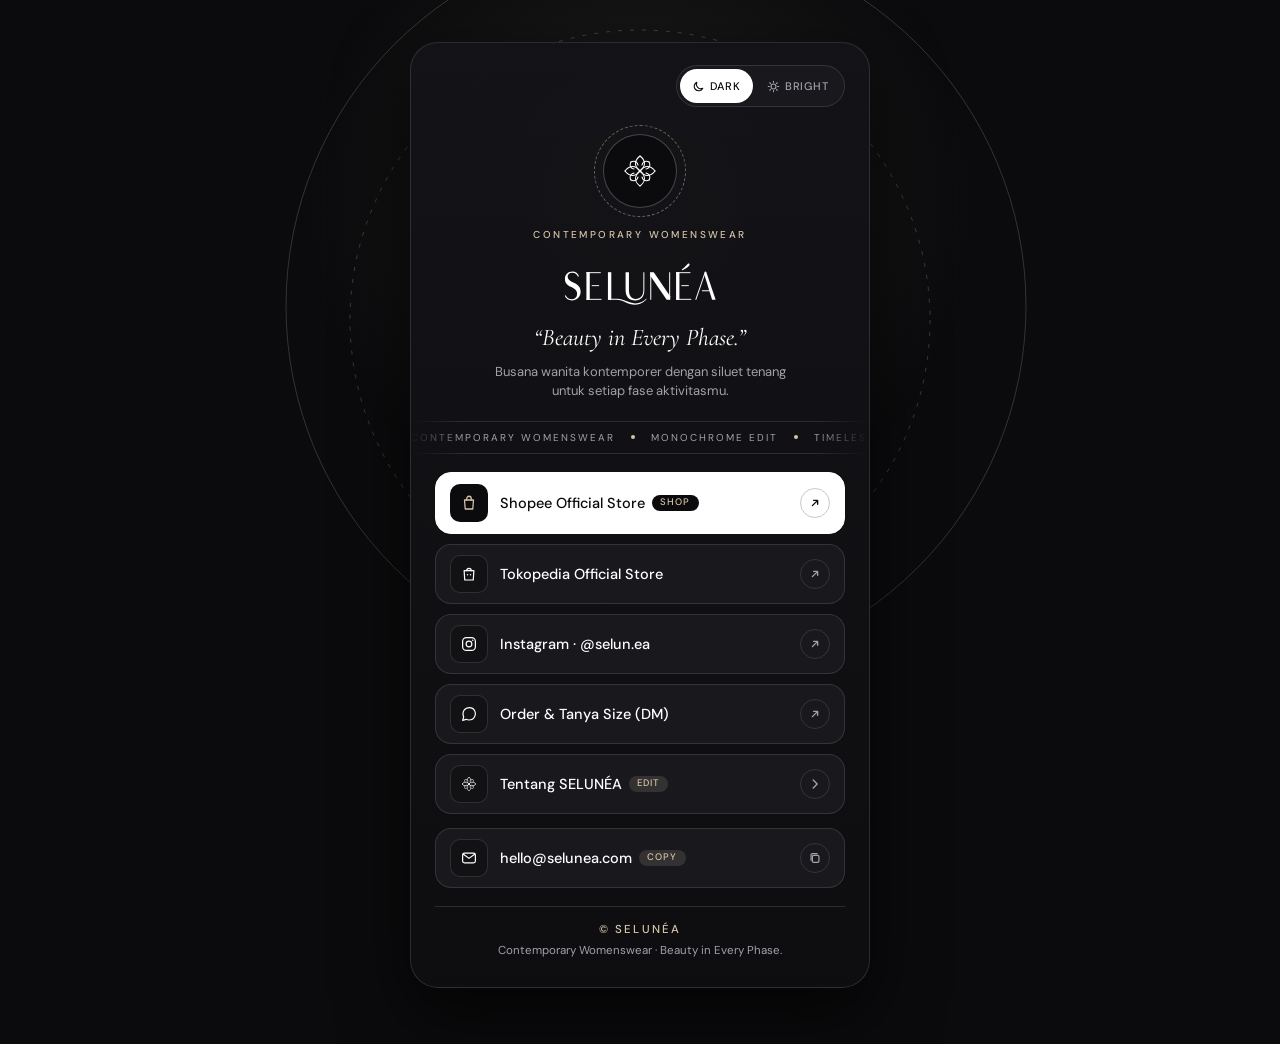
==== commit 5a1b6522: "Update links.html with Dark/Bright mode and concise womenswear links" ====
--- a/links.html
+++ b/links.html
@@ -1,30 +1,86 @@
 <!DOCTYPE html>
-<html lang="id">
+<html lang="id" data-theme="dark">
 <head>
 <meta charset="UTF-8" />
 <meta name="viewport" content="width=device-width, initial-scale=1.0" />
-<title>SELUNÉA — Beauty in Every Phase</title>
-<meta name="description" content="SELUNÉA (@selun.ea) — Skincare for every version of you. Jelajahi 5 langkah perawatan harian, update terbaru, dan saluran resmi SELUNÉA." />
-<link rel="icon" type="image/svg+xml" href="data:image/svg+xml,%3Csvg%20xmlns%3D%22http%3A//www.w3.org/2000/svg%22%20viewBox%3D%220%200%20256%20256%22%3E%3Crect%20width%3D%22256%22%20height%3D%22256%22%20rx%3D%2256%22%20fill%3D%22%2334332F%22/%3E%3Cg%20transform%3D%22translate%2836%2036%29%20scale%280.718%29%22%3E%3Cg%20id%3D%22symbol%22%20fill%3D%22%23F3F0E9%22%3E%0A%20%20%20%20%3Cpath%20d%3D%22M%20131.64%20130.81%20C%20163.62%2089.43%20197.55%20100.41%20220.32%20130.76%20A%204.6%204.6%200%200%200%20227.68%20125.24%20C%20202.45%2091.59%20160.38%2078.57%20124.36%20125.19%20A%204.6%204.6%200%200%200%20131.64%20130.81%20Z%22/%3E%0A%20%20%20%20%3Cpath%20d%3D%22M%20220.32%20125.24%20C%20197.55%20155.59%20163.62%20166.57%20131.64%20125.19%20A%204.6%204.6%200%200%200%20124.36%20130.81%20C%20160.38%20177.43%20202.45%20164.41%20227.68%20130.76%20A%204.6%204.6%200%200%200%20220.32%20125.24%20Z%22/%3E%0A%20%20%20%20%3Cpath%20d%3D%22M%20125.19%20131.64%20C%20166.57%20163.62%20155.59%20197.55%20125.24%20220.32%20A%204.6%204.6%200%200%200%20130.76%20227.68%20C%20164.41%20202.45%20177.43%20160.38%20130.81%20124.36%20A%204.6%204.6%200%200%200%20125.19%20131.64%20Z%22/%3E%0A%20%20%20%20%3Cpath%20d%3D%22M%20130.76%20220.32%20C%20100.41%20197.55%2089.43%20163.62%20130.81%20131.64%20A%204.6%204.6%200%200%200%20125.19%20124.36%20C%2078.57%20160.38%2091.59%20202.45%20125.24%20227.68%20A%204.6%204.6%200%200%200%20130.76%20220.32%20Z%22/%3E%0A%20%20%20%20%3Cpath%20d%3D%22M%20124.36%20125.19%20C%2092.38%20166.57%2058.45%20155.59%2035.68%20125.24%20A%204.6%204.6%200%200%200%2028.32%20130.76%20C%2053.55%20164.41%2095.62%20177.43%20131.64%20130.81%20A%204.6%204.6%200%200%200%20124.36%20125.19%20Z%22/%3E%0A%20%20%20%20%3Cpath%20d%3D%22M%2035.68%20130.76%20C%2058.45%20100.41%2092.38%2089.43%20124.36%20130.81%20A%204.6%204.6%200%200%200%20131.64%20125.19%20C%2095.62%2078.57%2053.55%2091.59%2028.32%20125.24%20A%204.6%204.6%200%200%200%2035.68%20130.76%20Z%22/%3E%0A%20%20%20%20%3Cpath%20d%3D%22M%20130.81%20124.36%20C%2089.43%2092.38%20100.41%2058.45%20130.76%2035.68%20A%204.6%204.6%200%200%200%20125.24%2028.32%20C%2091.59%2053.55%2078.57%2095.62%20125.19%20131.64%20A%204.6%204.6%200%200%200%20130.81%20124.36%20Z%22/%3E%0A%20%20%20%20%3Cpath%20d%3D%22M%20125.24%2035.68%20C%20155.59%2058.45%20166.57%2092.38%20125.19%20124.36%20A%204.6%204.6%200%200%200%20130.81%20131.64%20C%20177.43%2095.62%20164.41%2053.55%20130.76%2028.32%20A%204.6%204.6%200%200%200%20125.24%2035.68%20Z%22/%3E%0A%20%20%20%20%3Cpath%20d%3D%22M%20165.19%20145.22%20C%20187.3%20150.13%20190.81%20167.31%20181.93%20183.8%20A%204.6%204.6%200%200%200%20190.03%20188.16%20C%20200.95%20167.88%20195.98%20142.64%20167.18%20136.24%20A%204.6%204.6%200%200%200%20165.19%20145.22%20Z%22/%3E%0A%20%20%20%20%3Cpath%20d%3D%22M%20183.8%20181.93%20C%20167.31%20190.81%20150.13%20187.3%20145.22%20165.19%20A%204.6%204.6%200%200%200%20136.24%20167.18%20C%20142.64%20195.98%20167.88%20200.95%20188.16%20190.03%20A%204.6%204.6%200%200%200%20183.8%20181.93%20Z%22/%3E%0A%20%20%20%20%3Cpath%20d%3D%22M%20110.78%20165.19%20C%20105.87%20187.3%2088.69%20190.81%2072.2%20181.93%20A%204.6%204.6%200%200%200%2067.84%20190.03%20C%2088.12%20200.95%20113.36%20195.98%20119.76%20167.18%20A%204.6%204.6%200%200%200%20110.78%20165.19%20Z%22/%3E%0A%20%20%20%20%3Cpath%20d%3D%22M%2074.07%20183.8%20C%2065.19%20167.31%2068.7%20150.13%2090.81%20145.22%20A%204.6%204.6%200%200%200%2088.82%20136.24%20C%2060.02%20142.64%2055.05%20167.88%2065.97%20188.16%20A%204.6%204.6%200%200%200%2074.07%20183.8%20Z%22/%3E%0A%20%20%20%20%3Cpath%20d%3D%22M%2090.81%20110.78%20C%2068.7%20105.87%2065.19%2088.69%2074.07%2072.2%20A%204.6%204.6%200%200%200%2065.97%2067.84%20C%2055.05%2088.12%2060.02%20113.36%2088.82%20119.76%20A%204.6%204.6%200%200%200%2090.81%20110.78%20Z%22/%3E%0A%20%20%20%20%3Cpath%20d%3D%22M%2072.2%2074.07%20C%2088.69%2065.19%20105.87%2068.7%20110.78%2090.81%20A%204.6%204.6%200%200%200%20119.76%2088.82%20C%20113.36%2060.02%2088.12%2055.05%2067.84%2065.97%20A%204.6%204.6%200%200%200%2072.2%2074.07%20Z%22/%3E%0A%20%20%20%20%3Cpath%20d%3D%22M%20145.22%2090.81%20C%20150.13%2068.7%20167.31%2065.19%20183.8%2074.07%20A%204.6%204.6%200%200%200%20188.16%2065.97%20C%20167.88%2055.05%20142.64%2060.02%20136.24%2088.82%20A%204.6%204.6%200%200%200%20145.22%2090.81%20Z%22/%3E%0A%20%20%20%20%3Cpath%20d%3D%22M%20181.93%2072.2%20C%20190.81%2088.69%20187.3%20105.87%20165.19%20110.78%20A%204.6%204.6%200%200%200%20167.18%20119.76%20C%20195.98%20113.36%20200.95%2088.12%20190.03%2067.84%20A%204.6%204.6%200%200%200%20181.93%2072.2%20Z%22/%3E%0A%20%20%20%20%3Cpath%20d%3D%22M%20128%20117.5%20A%2010.5%2010.5%200%201%201%20128%20138.5%20A%2010.5%2010.5%200%201%201%20128%20117.5%20Z%22/%3E%0A%20%20%3C/g%3E%3C/g%3E%3C/svg%3E" />
+<title>SELUNÉA — Contemporary Womenswear</title>
+<meta name="description" content="SELUNÉA (@selun.ea) — Contemporary womenswear. Official links: Shopee, Tokopedia, Instagram." />
+<link rel="icon" type="image/svg+xml" href="data:image/svg+xml,%3Csvg%20xmlns%3D%22http%3A//www.w3.org/2000/svg%22%20viewBox%3D%220%200%20256%20256%22%3E%3Crect%20width%3D%22256%22%20height%3D%22256%22%20rx%3D%2256%22%20fill%3D%22%230B0B0D%22/%3E%3Cg%20transform%3D%22translate%2836%2036%29%20scale%280.718%29%22%3E%3Cg%20id%3D%22symbol%22%20fill%3D%22%23FFFFFF%22%3E%0A%20%20%20%20%3Cpath%20d%3D%22M%20131.64%20130.81%20C%20163.62%2089.43%20197.55%20100.41%20220.32%20130.76%20A%204.6%204.6%200%200%200%20227.68%20125.24%20C%20202.45%2091.59%20160.38%2078.57%20124.36%20125.19%20A%204.6%204.6%200%200%200%20131.64%20130.81%20Z%22/%3E%0A%20%20%20%20%3Cpath%20d%3D%22M%20220.32%20125.24%20C%20197.55%20155.59%20163.62%20166.57%20131.64%20125.19%20A%204.6%204.6%200%200%200%20124.36%20130.81%20C%20160.38%20177.43%20202.45%20164.41%20227.68%20130.76%20A%204.6%204.6%200%200%200%20220.32%20125.24%20Z%22/%3E%0A%20%20%20%20%3Cpath%20d%3D%22M%20125.19%20131.64%20C%20166.57%20163.62%20155.59%20197.55%20125.24%20220.32%20A%204.6%204.6%200%200%200%20130.76%20227.68%20C%20164.41%20202.45%20177.43%20160.38%20130.81%20124.36%20A%204.6%204.6%200%200%200%20125.19%20131.64%20Z%22/%3E%0A%20%20%20%20%3Cpath%20d%3D%22M%20130.76%20220.32%20C%20100.41%20197.55%2089.43%20163.62%20130.81%20131.64%20A%204.6%204.6%200%200%200%20125.19%20124.36%20C%2078.57%20160.38%2091.59%20202.45%20125.24%20227.68%20A%204.6%204.6%200%200%200%20130.76%20220.32%20Z%22/%3E%0A%20%20%20%20%3Cpath%20d%3D%22M%20124.36%20125.19%20C%2092.38%20166.57%2058.45%20155.59%2035.68%20125.24%20A%204.6%204.6%200%200%200%2028.32%20130.76%20C%2053.55%20164.41%2095.62%20177.43%20131.64%20130.81%20A%204.6%204.6%200%200%200%20124.36%20125.19%20Z%22/%3E%0A%20%20%20%20%3Cpath%20d%3D%22M%2035.68%20130.76%20C%2058.45%20100.41%2092.38%2089.43%20124.36%20130.81%20A%204.6%204.6%200%200%200%20131.64%20125.19%20C%2095.62%2078.57%2053.55%2091.59%2028.32%20125.24%20A%204.6%204.6%200%200%200%2035.68%20130.76%20Z%22/%3E%0A%20%20%20%20%3Cpath%20d%3D%22M%20130.81%20124.36%20C%2089.43%2092.38%20100.41%2058.45%20130.76%2035.68%20A%204.6%204.6%200%200%200%20125.24%2028.32%20C%2091.59%2053.55%2078.57%2095.62%20125.19%20131.64%20A%204.6%204.6%200%200%200%20130.81%20124.36%20Z%22/%3E%0A%20%20%20%20%3Cpath%20d%3D%22M%20125.24%2035.68%20C%20155.59%2058.45%20166.57%2092.38%20125.19%20124.36%20A%204.6%204.6%200%200%200%20130.81%20131.64%20C%20177.43%2095.62%20164.41%2053.55%20130.76%2028.32%20A%204.6%204.6%200%200%200%20125.24%2035.68%20Z%22/%3E%0A%20%20%20%20%3Cpath%20d%3D%22M%20165.19%20145.22%20C%20187.3%20150.13%20190.81%20167.31%20181.93%20183.8%20A%204.6%204.6%200%200%200%20190.03%20188.16%20C%20200.95%20167.88%20195.98%20142.64%20167.18%20136.24%20A%204.6%204.6%200%200%200%20165.19%20145.22%20Z%22/%3E%0A%20%20%20%20%3Cpath%20d%3D%22M%20183.8%20181.93%20C%20167.31%20190.81%20150.13%20187.3%20145.22%20165.19%20A%204.6%204.6%200%200%200%20136.24%20167.18%20C%20142.64%20195.98%20167.88%20200.95%20188.16%20190.03%20A%204.6%204.6%200%200%200%20183.8%20181.93%20Z%22/%3E%0A%20%20%20%20%3Cpath%20d%3D%22M%20110.78%20165.19%20C%20105.87%20187.3%2088.69%20190.81%2072.2%20181.93%20A%204.6%204.6%200%200%200%2067.84%20190.03%20C%2088.12%20200.95%20113.36%20195.98%20119.76%20167.18%20A%204.6%204.6%200%200%200%20110.78%20165.19%20Z%22/%3E%0A%20%20%20%20%3Cpath%20d%3D%22M%2074.07%20183.8%20C%2065.19%20167.31%2068.7%20150.13%2090.81%20145.22%20A%204.6%204.6%200%200%200%2088.82%20136.24%20C%2060.02%20142.64%2055.05%20167.88%2065.97%20188.16%20A%204.6%204.6%200%200%200%2074.07%20183.8%20Z%22/%3E%0A%20%20%20%20%3Cpath%20d%3D%22M%2090.81%20110.78%20C%2068.7%20105.87%2065.19%2088.69%2074.07%2072.2%20A%204.6%204.6%200%200%200%2065.97%2067.84%20C%2055.05%2088.12%2060.02%20113.36%2088.82%20119.76%20A%204.6%204.6%200%200%200%2090.81%20110.78%20Z%22/%3E%0A%20%20%20%20%3Cpath%20d%3D%22M%2072.2%2074.07%20C%2088.69%2065.19%20105.87%2068.7%20110.78%2090.81%20A%204.6%204.6%200%200%200%20119.76%2088.82%20C%20113.36%2060.02%2088.12%2055.05%2067.84%2065.97%20A%204.6%204.6%200%200%200%2072.2%2074.07%20Z%22/%3E%0A%20%20%20%20%3Cpath%20d%3D%22M%20145.22%2090.81%20C%20150.13%2068.7%20167.31%2065.19%20183.8%2074.07%20A%204.6%204.6%200%200%200%20188.16%2065.97%20C%20167.88%2055.05%20142.64%2060.02%20136.24%2088.82%20A%204.6%204.6%200%200%200%20145.22%2090.81%20Z%22/%3E%0A%20%20%20%20%3Cpath%20d%3D%22M%20181.93%2072.2%20C%20190.81%2088.69%20187.3%20105.87%20165.19%20110.78%20A%204.6%204.6%200%200%200%20167.18%20119.76%20C%20195.98%20113.36%20200.95%2088.12%20190.03%2067.84%20A%204.6%204.6%200%200%200%20181.93%2072.2%20Z%22/%3E%0A%20%20%20%20%3Cpath%20d%3D%22M%20128%20117.5%20A%2010.5%2010.5%200%201%201%20128%20138.5%20A%2010.5%2010.5%200%201%201%20128%20117.5%20Z%22/%3E%0A%20%20%3C/g%3E%3C/g%3E%3C/svg%3E" />
 <link rel="preconnect" href="https://fonts.googleapis.com" />
 <link rel="preconnect" href="https://fonts.gstatic.com" crossorigin />
-<link href="https://fonts.googleapis.com/css2?family=Cormorant+Garamond:ital,wght@0,500;0,600;1,400;1,500&family=DM+Sans:wght@400;500;600&display=swap" rel="stylesheet" />
+<link href="https://fonts.googleapis.com/css2?family=Cormorant+Garamond:ital,wght@0,400;0,500;0,600;1,400;1,500&family=DM+Sans:wght@400;500;600&display=swap" rel="stylesheet" />
+<script>
+  try {
+    const savedTheme = localStorage.getItem('selunea_links_theme');
+    if (savedTheme === 'light' || savedTheme === 'dark') {
+      document.documentElement.setAttribute('data-theme', savedTheme);
+    }
+  } catch (e) {}
+</script>
 <style>
+  :root, [data-theme="dark"] {
+    --bg: #0B0B0D;
+    --sheet-a: rgba(20, 20, 24, 0.96);
+    --sheet-b: rgba(14, 14, 17, 0.98);
+    --surface: #121215;
+    --card: #18181D;
+    --card-hover: #202027;
+    --ink: #FFFFFF;
+    --muted: #A1A1AA;
+    --accent: #D5C3AA;
+    --accent-pill-bg: rgba(213, 195, 170, 0.14);
+    --accent-pill-fg: #D5C3AA;
+    --hero-bg: #FFFFFF;
+    --hero-fg: #0B0B0D;
+    --hero-icon-bg: #0B0B0D;
+    --hero-icon-fg: #D5C3AA;
+    --hero-arrow-line: rgba(11, 11, 13, 0.22);
+    --emblem-bg: #0B0B0D;
+    --emblem-fg: #FFFFFF;
+    --line: rgba(255, 255, 255, 0.12);
+    --line-strong: rgba(255, 255, 255, 0.24);
+    --orbit-a: #FFFFFF;
+    --orbit-b: #D5C3AA;
+    --glow: rgba(213, 195, 170, 0.10);
+    --spot: rgba(213, 195, 170, 0.16);
+    --spot-hero: rgba(213, 195, 170, 0.34);
+    --sheet-shadow: 0 28px 70px rgba(0, 0, 0, 0.65);
+    --toast-bg: #FFFFFF;
+    --toast-fg: #0B0B0D;
+  }
+
+  [data-theme="light"] {
+    --bg: #F3F2EE;
+    --sheet-a: rgba(255, 255, 255, 0.98);
+    --sheet-b: rgba(250, 249, 246, 0.98);
+    --surface: #F7F6F3;
+    --card: #FAF9F6;
+    --card-hover: #F2F0EB;
+    --ink: #0B0B0D;
+    --muted: #52525B;
+    --accent: #6B5B4B;
+    --accent-pill-bg: rgba(107, 91, 75, 0.12);
+    --accent-pill-fg: #6B5B4B;
+    --hero-bg: #0B0B0D;
+    --hero-fg: #FFFFFF;
+    --hero-icon-bg: #FFFFFF;
+    --hero-icon-fg: #0B0B0D;
+    --hero-arrow-line: rgba(213, 195, 170, 0.36);
+    --emblem-bg: #0B0B0D;
+    --emblem-fg: #D5C3AA;
+    --line: rgba(11, 11, 13, 0.12);
+    --line-strong: rgba(11, 11, 13, 0.25);
+    --orbit-a: #0B0B0D;
+    --orbit-b: #6B5B4B;
+    --glow: rgba(107, 91, 75, 0.08);
+    --spot: rgba(107, 91, 75, 0.10);
+    --spot-hero: rgba(213, 195, 170, 0.22);
+    --sheet-shadow: 0 22px 54px rgba(11, 11, 13, 0.08);
+    --toast-bg: #0B0B0D;
+    --toast-fg: #FFFFFF;
+  }
+
   :root {
-    --ivory: #F3F0E9;
-    --ivory-card: #FAF8F4;
-    --ivory-desk: #EAE4DA;
-    --ash: #34332F;
-    --ash-soft: #5B5953;
-    --ash-deep: #242320;
-    --champagne: #C8B9A6;
-    --silver: #B8B7B1;
-    --sage: #D9DFD5;
-    --lavender: #DCD9E2;
-    --nude: #E4DAD0;
-    --white: #FFFFFF;
-    --line: rgba(52, 51, 47, 0.14);
-    --line-strong: rgba(52, 51, 47, 0.28);
     --font-display: 'Cormorant Garamond', Georgia, serif;
     --font-sans: 'DM Sans', -apple-system, BlinkMacSystemFont, sans-serif;
     --ease: cubic-bezier(0.22, 1, 0.36, 1);
@@ -34,454 +90,453 @@
   html { -webkit-text-size-adjust: 100%; }
   body {
     min-height: 100dvh;
-    background: var(--ivory);
-    color: var(--ash);
+    background: var(--bg);
+    color: var(--ink);
     font-family: var(--font-sans);
     font-size: 15px;
-    line-height: 1.55;
+    line-height: 1.5;
     display: flex;
     flex-direction: column;
     align-items: center;
-    padding: 18px 14px 40px;
+    padding: 20px 14px 44px;
     -webkit-font-smoothing: antialiased;
     position: relative;
     overflow-x: hidden;
-  }
-
-  /* Subtle lunar-orbital rings behind desktop frame */
-  .bg-orbit {
+    transition: background-color 0.38s var(--ease), color 0.38s var(--ease);
+  }
+
+  /* Immersive Ambient Orbital Backdrop */
+  .ambient-stage {
     position: fixed;
     inset: 0;
     pointer-events: none;
     z-index: 0;
     overflow: hidden;
   }
-  .bg-orbit svg {
+  .ambient-glow {
     position: absolute;
     left: 50%;
-    top: -120px;
+    top: -160px;
+    width: 720px;
+    height: 720px;
     transform: translateX(-50%);
-    width: 960px;
-    height: 960px;
-    opacity: 0.42;
+    background: radial-gradient(circle, var(--glow) 0%, transparent 68%);
+    transition: background 0.38s var(--ease);
+  }
+  .ambient-rings {
+    position: absolute;
+    left: 50%;
+    top: -90px;
+    width: 820px;
+    height: 820px;
+    margin-left: -410px;
+    opacity: 0.24;
+    animation: slowOrbit 72s linear infinite;
+  }
+  @keyframes slowOrbit {
+    from { transform: rotate(0deg); }
+    to { transform: rotate(360deg); }
   }
 
   a { color: inherit; text-decoration: none; }
   button { font-family: inherit; cursor: pointer; background: none; border: none; color: inherit; }
-  :focus-visible { outline: 2px solid var(--ash); outline-offset: 3px; border-radius: 10px; }
-
+  :focus-visible { outline: 2px solid var(--accent); outline-offset: 3px; border-radius: 12px; }
+
+  /* Main Sheet */
   .sheet {
     position: relative;
     z-index: 1;
     width: 100%;
-    max-width: 480px;
-    background: var(--ivory-card);
+    max-width: 460px;
+    background: linear-gradient(180deg, var(--sheet-a) 0%, var(--sheet-b) 100%);
     border: 1px solid var(--line);
-    border-radius: 26px;
+    border-radius: 28px;
     padding: 20px 18px 26px;
-    box-shadow: 0 18px 48px rgba(52, 51, 47, 0.08);
+    box-shadow: var(--sheet-shadow);
     display: flex;
     flex-direction: column;
     gap: 18px;
-  }
-
-  /* Top Utility Bar */
-  .top-bar {
-    display: flex;
-    justify-content: space-between;
-    align-items: center;
-    gap: 10px;
-  }
-  .handle-pill {
+    transition: background 0.38s var(--ease), border-color 0.38s var(--ease), box-shadow 0.38s var(--ease);
+  }
+
+  /* Theme Toggle Row (Right-aligned only, zero left pill / share clutter) */
+  .theme-bar {
+    display: flex;
+    justify-content: flex-end;
+    align-items: center;
+  }
+  .theme-switch {
     display: inline-flex;
     align-items: center;
-    gap: 7px;
-    padding: 6px 12px;
+    gap: 2px;
+    padding: 3px;
     border-radius: 999px;
-    background: var(--ivory);
+    background: var(--card);
     border: 1px solid var(--line);
-    font-size: 11.5px;
-    font-weight: 500;
-    letter-spacing: 0.06em;
-    color: var(--ash);
-  }
-  .handle-pill svg { width: 15px; height: 15px; flex-shrink: 0; }
-  .share-btn {
+    transition: background-color 0.3s var(--ease), border-color 0.3s var(--ease);
+  }
+  .theme-opt {
     display: inline-flex;
     align-items: center;
-    gap: 6px;
-    min-height: 40px;
-    padding: 0 14px;
+    gap: 5px;
+    min-height: 34px;
+    padding: 0 12px;
     border-radius: 999px;
-    border: 1px solid var(--line);
-    background: var(--white);
-    font-size: 11.5px;
-    font-weight: 500;
-    letter-spacing: 0.08em;
-    text-transform: uppercase;
-    transition: border-color 0.18s, background 0.18s, transform 0.15s;
-  }
-  .share-btn:hover { border-color: var(--ash); background: var(--ivory); }
-  .share-btn:active { transform: scale(0.97); }
-
-  /* Profile Header */
-  .profile {
-    display: flex;
-    flex-direction: column;
-    align-items: center;
-    text-align: center;
-    padding: 6px 8px 2px;
-    gap: 11px;
-  }
-  .avatar-ring {
-    width: 88px;
-    height: 88px;
-    border-radius: 50%;
-    padding: 4px;
-    border: 1px solid var(--line-strong);
-    background: var(--white);
-    display: flex;
-    align-items: center;
-    justify-content: center;
-  }
-  .avatar-core {
-    width: 100%;
-    height: 100%;
-    border-radius: 50%;
-    background: var(--ash);
-    color: var(--champagne);
-    display: flex;
-    align-items: center;
-    justify-content: center;
-  }
-  .avatar-core svg { width: 46px; height: 46px; }
-  .wm-lockup { width: 184px; height: auto; color: var(--ash); margin-top: 2px; }
-  .tagline {
-    font-family: var(--font-display);
-    font-style: italic;
-    font-weight: 500;
-    font-size: 24px;
-    line-height: 1.15;
-    color: var(--ash);
-  }
-  .bio {
-    font-size: 13.5px;
-    color: var(--ash-soft);
-    max-width: 340px;
-    line-height: 1.55;
-  }
-
-  /* Featured Primary Banner Card */
-  .featured-link {
-    background: var(--ash);
-    color: var(--ivory);
-    border-radius: 18px;
-    padding: 18px 18px 17px;
-    display: flex;
-    flex-direction: column;
-    gap: 10px;
-    transition: transform 0.2s var(--ease), background 0.2s;
-  }
-  .featured-link:hover { background: var(--ash-deep); transform: translateY(-2px); }
-  .featured-link:active { transform: scale(0.99); }
-  .featured-top {
-    display: flex;
-    justify-content: space-between;
-    align-items: center;
-    gap: 10px;
-  }
-  .featured-kicker {
-    font-size: 10px;
-    letter-spacing: 0.18em;
-    text-transform: uppercase;
-    color: var(--champagne);
-    font-weight: 500;
-  }
-  .featured-arrow {
-    width: 32px;
-    height: 32px;
-    border-radius: 50%;
-    border: 1px solid rgba(200, 185, 166, 0.35);
-    color: var(--champagne);
-    display: inline-flex;
-    align-items: center;
-    justify-content: center;
-    flex-shrink: 0;
-  }
-  .featured-title {
-    font-family: var(--font-display);
-    font-size: 25px;
-    font-weight: 500;
-    line-height: 1.12;
-  }
-  .featured-sub {
-    font-size: 12.5px;
-    color: rgba(243, 240, 233, 0.84);
-    line-height: 1.45;
-  }
-
-  /* Interactive 5-Phase Ritual Strip */
-  .ritual-card {
-    background: var(--white);
-    border: 1px solid var(--line);
-    border-radius: 18px;
-    padding: 16px;
-    display: flex;
-    flex-direction: column;
-    gap: 12px;
-  }
-  .section-mini-head {
-    display: flex;
-    justify-content: space-between;
-    align-items: center;
-    font-size: 10.5px;
-    letter-spacing: 0.16em;
-    text-transform: uppercase;
-    color: var(--ash-soft);
-    font-weight: 500;
-  }
-  .phase-tabs {
-    display: grid;
-    grid-template-columns: repeat(5, 1fr);
-    gap: 6px;
-  }
-  .phase-tab {
-    min-height: 44px;
-    border-radius: 10px;
-    border: 1px solid var(--line);
-    background: var(--ivory-card);
-    display: flex;
-    flex-direction: column;
-    align-items: center;
-    justify-content: center;
-    gap: 4px;
-    font-size: 11px;
-    font-weight: 500;
-    color: var(--ash);
-    transition: border-color 0.16s, background 0.16s, transform 0.14s;
-  }
-  .phase-tab:hover { border-color: var(--ash); }
-  .phase-tab.active {
-    background: var(--ash);
-    color: var(--ivory);
-    border-color: var(--ash);
-  }
-  .phase-dot {
-    width: 14px;
-    height: 4px;
-    border-radius: 99px;
-    border: 1px solid rgba(52, 51, 47, 0.18);
-  }
-  .phase-tab.active .phase-dot { border-color: rgba(255, 255, 255, 0.35); }
-
-  .ritual-detail {
-    background: var(--ivory);
-    border-radius: 12px;
-    padding: 14px;
-    display: flex;
-    align-items: flex-start;
-    justify-content: space-between;
-    gap: 12px;
-    border-left: 5px solid var(--sage);
-    transition: border-color 0.24s var(--ease);
-  }
-  .ritual-detail small {
-    display: block;
-    font-size: 10px;
-    letter-spacing: 0.16em;
-    text-transform: uppercase;
-    color: var(--ash-soft);
-    margin-bottom: 3px;
-  }
-  .ritual-detail strong {
-    display: block;
-    font-family: var(--font-display);
-    font-size: 21px;
-    font-weight: 600;
-    line-height: 1.1;
-  }
-  .ritual-detail span.meta {
-    display: block;
-    font-size: 12px;
-    color: var(--ash-soft);
-    line-height: 1.45;
-    margin-top: 5px;
-  }
-  .ritual-net {
-    font-size: 11px;
-    font-weight: 500;
-    letter-spacing: 0.12em;
-    text-transform: uppercase;
-    padding: 6px 10px;
-    border-radius: 8px;
-    background: var(--white);
-    border: 1px solid var(--line);
-    white-space: nowrap;
-    flex-shrink: 0;
-  }
-
-  /* Main Linktree Stack */
-  .link-group {
-    display: flex;
-    flex-direction: column;
-    gap: 10px;
-  }
-  .link-item {
-    width: 100%;
-    text-align: left;
-    display: flex;
-    align-items: center;
-    justify-content: space-between;
-    gap: 12px;
-    min-height: 60px;
-    padding: 12px 14px;
-    border-radius: 14px;
-    background: var(--white);
-    border: 1px solid var(--line);
-    transition: transform 0.18s var(--ease), border-color 0.18s, background 0.18s;
-  }
-  .link-item:hover {
-    border-color: var(--ash);
-    background: var(--ivory);
-    transform: translateY(-1px);
-  }
-  .link-item:active { transform: scale(0.99); }
-  .link-left {
-    display: flex;
-    align-items: center;
-    gap: 12px;
-    min-width: 0;
-  }
-  .link-icon {
-    width: 38px;
-    height: 38px;
-    border-radius: 10px;
-    background: var(--ivory);
-    border: 1px solid var(--line);
-    display: flex;
-    align-items: center;
-    justify-content: center;
-    flex-shrink: 0;
-    color: var(--ash);
-  }
-  .link-icon svg { width: 18px; height: 18px; }
-  .link-text { min-width: 0; }
-  .link-text strong {
-    display: block;
-    font-size: 14px;
-    font-weight: 500;
-    color: var(--ash);
-    line-height: 1.25;
-  }
-  .link-text span {
-    display: block;
-    font-size: 12px;
-    color: var(--ash-soft);
-    line-height: 1.38;
-  }
-  .link-right {
-    color: var(--ash-soft);
-    flex-shrink: 0;
-    display: inline-flex;
-    align-items: center;
-    transition: transform 0.2s var(--ease);
-  }
-  .link-item[aria-expanded="true"] .link-right {
-    transform: rotate(90deg);
-  }
-
-  /* Expandable Story Drawer */
-  .story-drawer {
-    display: none;
-    background: var(--ivory);
-    border: 1px solid var(--line);
-    border-radius: 14px;
-    padding: 15px 16px;
-    font-size: 13px;
-    color: var(--ash-soft);
-    line-height: 1.6;
-  }
-  .story-drawer.open { display: block; }
-  .story-drawer p + p { margin-top: 8px; }
-  .story-drawer strong { color: var(--ash); font-weight: 500; }
-
-  /* Contact Row with Quick Copy */
-  .contact-card {
-    display: flex;
-    align-items: center;
-    justify-content: space-between;
-    gap: 10px;
-    padding: 12px 14px;
-    border-radius: 14px;
-    background: var(--ivory);
-    border: 1px solid var(--line);
-  }
-  .contact-link {
-    display: flex;
-    align-items: center;
-    gap: 12px;
-    flex: 1;
-    min-width: 0;
-    min-height: 44px;
-  }
-  .copy-pill {
-    min-height: 40px;
-    padding: 0 13px;
-    border-radius: 999px;
-    background: var(--white);
-    border: 1px solid var(--line);
     font-size: 11px;
     font-weight: 500;
     letter-spacing: 0.08em;
     text-transform: uppercase;
+    color: var(--muted);
+    transition: background-color 0.24s var(--ease), color 0.24s var(--ease);
+  }
+  .theme-opt[aria-pressed="true"] {
+    background: var(--ink);
+    color: var(--bg);
+  }
+  .theme-opt svg { width: 13px; height: 13px; }
+
+  /* Staggered Entrance Choreography */
+  .stagger {
+    opacity: 0;
+    transform: translateY(14px);
+    animation: riseIn 0.7s var(--ease) forwards;
+    animation-delay: var(--d, 0ms);
+  }
+  @keyframes riseIn {
+    to { opacity: 1; transform: translateY(0); }
+  }
+
+  /* Profile Header */
+  .profile {
+    display: flex;
+    flex-direction: column;
+    align-items: center;
+    text-align: center;
+    gap: 10px;
+    padding: 0 6px 2px;
+  }
+  .emblem-orbit {
+    position: relative;
+    width: 92px;
+    height: 92px;
+    display: flex;
+    align-items: center;
+    justify-content: center;
+  }
+  .emblem-halo {
+    position: absolute;
+    inset: 0;
+    border-radius: 50%;
+    border: 1px dashed var(--accent);
+    opacity: 0.45;
+    animation: slowOrbit 36s linear infinite;
+  }
+  .emblem-core {
+    width: 74px;
+    height: 74px;
+    border-radius: 50%;
+    background: var(--emblem-bg);
+    border: 1px solid var(--line-strong);
+    color: var(--emblem-fg);
+    display: flex;
+    align-items: center;
+    justify-content: center;
+    transition: transform 0.45s var(--ease), border-color 0.35s var(--ease), color 0.35s var(--ease);
+  }
+  .emblem-orbit:hover .emblem-core {
+    transform: scale(1.05);
+    border-color: var(--accent);
+  }
+  .emblem-core svg { width: 40px; height: 40px; }
+
+  .fashion-kicker {
+    font-size: 10px;
+    letter-spacing: 0.24em;
+    text-transform: uppercase;
+    color: var(--accent);
+    font-weight: 500;
+  }
+  .wm-lockup {
+    width: 186px;
+    height: auto;
+    color: var(--ink);
+    transition: color 0.35s var(--ease);
+  }
+  .tagline {
+    font-family: var(--font-display);
+    font-style: italic;
+    font-weight: 400;
+    font-size: 24px;
+    line-height: 1.12;
+    color: var(--ink);
+  }
+  .bio {
+    font-size: 13px;
+    color: var(--muted);
+    max-width: 320px;
+    line-height: 1.5;
+  }
+
+  /* Smooth Editorial Ticker Strip */
+  .marquee-wrap {
+    overflow: hidden;
+    border-top: 1px solid var(--line);
+    border-bottom: 1px solid var(--line);
+    padding: 8px 0;
+    margin: 0 -18px;
+    mask-image: linear-gradient(90deg, transparent 0%, #000 12%, #000 88%, transparent 100%);
+    -webkit-mask-image: linear-gradient(90deg, transparent 0%, #000 12%, #000 88%, transparent 100%);
+  }
+  .marquee-track {
+    display: flex;
+    width: max-content;
+    animation: ticker 26s linear infinite;
+  }
+  .marquee-wrap:hover .marquee-track { animation-play-state: paused; }
+  .marquee-group {
+    display: flex;
+    align-items: center;
+    gap: 16px;
+    padding-right: 16px;
+    font-size: 10px;
+    letter-spacing: 0.2em;
+    text-transform: uppercase;
+    color: var(--muted);
+    white-space: nowrap;
+  }
+  .m-dot {
+    width: 4px;
+    height: 4px;
+    border-radius: 50%;
+    background: var(--accent);
+    display: inline-block;
+  }
+  @keyframes ticker {
+    from { transform: translateX(0); }
+    to { transform: translateX(-50%); }
+  }
+
+  /* Concise, To-The-Point Monochrome Link Stack */
+  .links-stack {
+    display: flex;
+    flex-direction: column;
+    gap: 10px;
+  }
+
+  .card-spotlight {
+    position: relative;
+    overflow: hidden;
+    isolation: isolate;
+  }
+  .card-spotlight::before {
+    content: '';
+    position: absolute;
+    inset: 0;
+    z-index: -1;
+    opacity: 0;
+    background: radial-gradient(260px circle at var(--mx, 50%) var(--my, 50%), var(--spot), transparent 65%);
+    transition: opacity 0.26s ease;
+  }
+  .card-spotlight:hover::before { opacity: 1; }
+
+  /* Primary Contrast CTA (Shopee) */
+  .link-hero {
+    display: flex;
+    align-items: center;
+    justify-content: space-between;
+    gap: 12px;
+    min-height: 62px;
+    padding: 11px 14px;
+    border-radius: 16px;
+    background: var(--hero-bg);
+    color: var(--hero-fg);
+    border: 1px solid var(--hero-bg);
+    transition: transform 0.26s var(--ease), box-shadow 0.26s var(--ease), background-color 0.35s var(--ease), color 0.35s var(--ease);
+  }
+  .link-hero.card-spotlight::before {
+    background: radial-gradient(260px circle at var(--mx, 50%) var(--my, 50%), var(--spot-hero), transparent 65%);
+  }
+  .link-hero:hover { transform: translateY(-2px); }
+  .link-hero:active { transform: scale(0.985); }
+  .link-hero .icon-box {
+    background: var(--hero-icon-bg);
+    color: var(--hero-icon-fg);
+    border-color: transparent;
+  }
+  .link-hero .arrow-pill {
+    border-color: var(--hero-arrow-line);
+    color: var(--hero-fg);
+  }
+
+  /* Concise Standard Cards */
+  .link-card {
+    width: 100%;
+    text-align: left;
+    display: flex;
+    align-items: center;
+    justify-content: space-between;
+    gap: 12px;
+    min-height: 58px;
+    padding: 10px 14px;
+    border-radius: 16px;
+    background: var(--card);
+    color: var(--ink);
+    border: 1px solid var(--line);
+    transition: transform 0.24s var(--ease), border-color 0.24s var(--ease), background-color 0.3s var(--ease), color 0.3s var(--ease);
+  }
+  .link-card:hover {
+    background: var(--card-hover);
+    border-color: var(--accent);
+    transform: translateY(-2px);
+  }
+  .link-card:active { transform: scale(0.985); }
+
+  .card-left {
+    display: flex;
+    align-items: center;
+    gap: 12px;
+    min-width: 0;
+  }
+  .icon-box {
+    width: 38px;
+    height: 38px;
+    border-radius: 10px;
+    background: var(--surface);
+    border: 1px solid var(--line);
+    color: var(--ink);
+    display: flex;
+    align-items: center;
+    justify-content: center;
     flex-shrink: 0;
-    transition: border-color 0.16s, background 0.16s;
-  }
-  .copy-pill:hover { border-color: var(--ash); background: var(--ivory-card); }
-
-  /* Social Icon Row */
-  .social-row {
-    display: flex;
+    transition: border-color 0.22s, color 0.22s, transform 0.26s var(--ease), background-color 0.3s var(--ease);
+  }
+  .link-card:hover .icon-box {
+    border-color: var(--accent);
+    color: var(--accent);
+    transform: scale(1.04);
+  }
+  .icon-box svg { width: 18px; height: 18px; }
+
+  .btn-label {
+    font-size: clamp(13px, 3.6vw, 14.5px);
+    font-weight: 500;
+    line-height: 1.25;
+    display: flex;
+    align-items: center;
+    gap: 7px;
+    flex-wrap: nowrap;
+    white-space: nowrap;
+  }
+  .pill-tag {
+    font-size: 9.5px;
+    letter-spacing: 0.12em;
+    text-transform: uppercase;
+    padding: 2px 8px;
+    border-radius: 999px;
+    background: var(--accent-pill-bg);
+    color: var(--accent-pill-fg);
+    font-weight: 500;
+  }
+  .link-hero .pill-tag {
+    background: var(--accent);
+    color: #FFFFFF;
+  }
+  [data-theme="dark"] .link-hero .pill-tag {
+    background: #0B0B0D;
+    color: #D5C3AA;
+  }
+
+  .arrow-pill {
+    width: 30px;
+    height: 30px;
+    border-radius: 50%;
+    border: 1px solid var(--line);
+    display: inline-flex;
+    align-items: center;
     justify-content: center;
-    flex-wrap: wrap;
-    gap: 10px;
-    padding-top: 2px;
-  }
-  .social-btn {
-    display: inline-flex;
-    align-items: center;
-    gap: 7px;
-    min-height: 44px;
-    padding: 0 16px;
+    flex-shrink: 0;
+    color: var(--muted);
+    transition: transform 0.24s var(--ease), color 0.22s, border-color 0.22s;
+  }
+  .link-hero:hover .arrow-pill,
+  .link-card:hover .arrow-pill { transform: translateX(3px); }
+  .link-card:hover .arrow-pill {
+    color: var(--accent);
+    border-color: var(--accent);
+  }
+  .link-card[aria-expanded="true"] .arrow-pill {
+    transform: rotate(90deg);
+    color: var(--accent);
+    border-color: var(--accent);
+  }
+
+  /* Smooth Grid-Row Accordion (Style Edit) */
+  .accordion-wrap {
+    display: grid;
+    grid-template-rows: 0fr;
+    opacity: 0;
+    transition: grid-template-rows 0.42s var(--ease), opacity 0.34s ease, margin-top 0.42s var(--ease);
+    margin-top: -6px;
+  }
+  .accordion-wrap.open {
+    grid-template-rows: 1fr;
+    opacity: 1;
+    margin-top: 0;
+  }
+  .accordion-inner { overflow: hidden; }
+  .maison-drawer {
+    background: var(--surface);
+    border: 1px solid var(--line-strong);
+    border-radius: 16px;
+    padding: 15px;
+    display: flex;
+    flex-direction: column;
+    gap: 11px;
+  }
+  .maison-pills { display: flex; flex-wrap: wrap; gap: 6px; }
+  .edit-pill {
+    min-height: 32px;
+    padding: 0 11px;
     border-radius: 999px;
-    background: var(--white);
     border: 1px solid var(--line);
-    font-size: 12px;
+    background: var(--card);
+    font-size: 11.5px;
+    color: var(--muted);
+    transition: background-color 0.2s, color 0.2s, border-color 0.2s;
+  }
+  .edit-pill:hover { border-color: var(--accent); color: var(--ink); }
+  .edit-pill.active {
+    background: var(--ink);
+    color: var(--bg);
+    border-color: var(--ink);
     font-weight: 500;
-    color: var(--ash);
-    transition: border-color 0.16s, background 0.16s;
-  }
-  .social-btn:hover { border-color: var(--ash); background: var(--ivory); }
-
-  /* Footer (Strictly Brand Only) */
+  }
+  .edit-note {
+    font-size: 12.5px;
+    color: var(--muted);
+    line-height: 1.5;
+    transition: opacity 0.18s ease;
+  }
+
+  /* Brand-Only Footer */
   .foot {
     padding-top: 14px;
     border-top: 1px solid var(--line);
     display: flex;
     flex-direction: column;
     align-items: center;
-    gap: 6px;
+    gap: 4px;
     text-align: center;
   }
   .foot-brand {
-    font-size: 12px;
-    color: var(--ash);
+    font-size: 11.5px;
+    letter-spacing: 0.18em;
+    color: var(--accent);
     font-weight: 500;
-    letter-spacing: 0.08em;
   }
   .foot-sub {
     font-size: 11.5px;
-    color: var(--ash-soft);
+    color: var(--muted);
   }
 
   .toast {
@@ -489,12 +544,13 @@
     bottom: 20px;
     left: 50%;
     transform: translateX(-50%) translateY(14px);
-    background: var(--ash-deep);
-    color: var(--ivory);
-    border: 1px solid var(--champagne);
-    padding: 10px 18px;
+    background: var(--toast-bg);
+    color: var(--toast-fg);
+    border: 1px solid var(--accent);
+    padding: 9px 17px;
     border-radius: 999px;
-    font-size: 12.5px;
+    font-size: 12px;
+    font-weight: 500;
     opacity: 0;
     pointer-events: none;
     transition: opacity 0.2s, transform 0.2s var(--ease);
@@ -504,247 +560,222 @@
   .toast.show { opacity: 1; transform: translateX(-50%) translateY(0); }
 
   @media (min-width: 640px) {
-    body {
-      background: linear-gradient(180deg, #F3F0E9 0%, #EAE4DA 100%);
-      padding: 40px 20px 56px;
-    }
-    .sheet {
-      padding: 26px 26px 30px;
-    }
+    body { padding: 42px 20px 56px; }
+    .sheet { padding: 22px 24px 28px; }
+    .marquee-wrap { margin: 0 -24px; }
   }
   @media (prefers-reduced-motion: reduce) {
+    .ambient-rings, .marquee-track { animation: none !important; }
+    .stagger { opacity: 1 !important; transform: none !important; animation: none !important; }
     *, *::before, *::after { transition: none !important; }
   }
 </style>
 </head>
 <body>
-  <div class="bg-orbit" aria-hidden="true">
-    <svg viewBox="0 0 960 960" fill="none">
-      <circle cx="480" cy="480" r="320" stroke="#C8B9A6" stroke-width="1"/>
-      <circle cx="496" cy="468" r="410" stroke="#B8B7B1" stroke-width="0.9"/>
+  <div class="ambient-stage" aria-hidden="true">
+    <div class="ambient-glow"></div>
+    <svg class="ambient-rings" viewBox="0 0 820 820" fill="none">
+      <circle cx="410" cy="410" r="290" stroke="var(--orbit-a)" stroke-width="0.8" stroke-dasharray="4 8"/>
+      <circle cx="426" cy="396" r="370" stroke="var(--orbit-b)" stroke-width="0.9"/>
     </svg>
   </div>
 
   <main class="sheet">
-    <!-- Top Bar -->
-    <div class="top-bar">
-      <a href="https://instagram.com/selun.ea" target="_blank" rel="noopener noreferrer" class="handle-pill">
-        <svg viewBox="0 0 256 256" aria-hidden="true"><g id="monogram" fill="currentColor">
-    <path d="M 42.85 189.86 A 105.25 105.25 0 0 1 139 23.33 A 120.39 120.39 0 0 0 42.85 189.86 Z"/>
-    <path d="M 213.15 66.14 A 105.25 105.25 0 0 1 117 232.67 A 120.39 120.39 0 0 0 213.15 66.14 Z"/>
-    <path d="M 159.5 78.3 L 154.46 80.96 C 149.14 68.64 139.06 61.08 125.06 61.08 C 110.22 61.08 102.38 70.04 102.38 81.52 C 102.38 94.68 113.02 102.8 133.46 112.04 C 157.82 123.24 167.9 135.56 167.9 157.4 C 167.9 184 148.3 201.08 123.94 201.08 C 106.58 201.08 93.42 192.12 87.26 177.56 L 92.58 174.76 C 97.9 187.64 108.82 194.92 124.22 194.92 C 140.18 194.92 149.98 183.72 149.98 166.64 C 149.98 150.68 139.34 141.72 118.34 132.2 C 96.78 122.4 88.38 110.64 88.38 92.16 C 88.38 68.92 105.46 54.92 127.02 54.92 C 142.98 54.92 154.18 63.6 159.5 78.3 Z"/>
-  </g></svg>
-        <span>@selun.ea</span>
-      </a>
-      <button type="button" class="share-btn" id="sharePageBtn" aria-label="Bagikan halaman SELUNÉA">
-        <svg width="14" height="14" viewBox="0 0 16 16" fill="none" aria-hidden="true">
-          <path d="M12 5.5a2 2 0 1 0 0-4 2 2 0 0 0 0 4ZM4 10a2 2 0 1 0 0-4 2 2 0 0 0 0 4ZM12 14.5a2 2 0 1 0 0-4 2 2 0 0 0 0 4ZM5.7 7l4.6-2.5M5.7 9l4.6 2.5" stroke="currentColor" stroke-width="1.35" stroke-linecap="round"/>
-        </svg>
-        <span>Share</span>
-      </button>
+    <!-- Dark / Bright Theme Toggle -->
+    <div class="theme-bar stagger" style="--d: 20ms;">
+      <div class="theme-switch" role="group" aria-label="Pilih mode tampilan">
+        <button type="button" class="theme-opt" data-set-theme="dark" aria-pressed="true">
+          <svg viewBox="0 0 16 16" fill="none" aria-hidden="true">
+            <path d="M13.2 10.1A5.5 5.5 0 0 1 5.9 2.8a5.5 5.5 0 1 0 7.3 7.3Z" stroke="currentColor" stroke-width="1.35" stroke-linejoin="round"/>
+          </svg>
+          <span>Dark</span>
+        </button>
+        <button type="button" class="theme-opt" data-set-theme="light" aria-pressed="false">
+          <svg viewBox="0 0 16 16" fill="none" aria-hidden="true">
+            <circle cx="8" cy="8" r="3" stroke="currentColor" stroke-width="1.35"/>
+            <path d="M8 1.5v1.4M8 13.1v1.4M1.5 8h1.4M13.1 8h1.4M3.4 3.4l1 1M11.6 11.6l1 1M12.6 3.4l-1 1M4.4 11.6l-1 1" stroke="currentColor" stroke-width="1.35" stroke-linecap="round"/>
+          </svg>
+          <span>Bright</span>
+        </button>
+      </div>
     </div>
 
-    <!-- Brand Header -->
-    <header class="profile">
-      <div class="avatar-ring">
-        <div class="avatar-core">
+    <!-- Brand Profile Header -->
+    <header class="profile stagger" style="--d: 60ms;">
+      <div class="emblem-orbit">
+        <div class="emblem-halo" aria-hidden="true"></div>
+        <div class="emblem-core">
           <svg viewBox="0 0 256 256" role="img" aria-label="SELUNÉA"><g id="symbol" fill="currentColor">
-    <path d="M 130.85 130.2 C 163.27 88.25 198.09 99.45 221.12 130.16 A 3.6 3.6 0 0 0 226.88 125.84 C 201.91 92.55 160.73 79.75 125.15 125.8 A 3.6 3.6 0 0 0 130.85 130.2 Z"/>
-    <path d="M 221.12 125.84 C 198.09 156.55 163.27 167.75 130.85 125.8 A 3.6 3.6 0 0 0 125.15 130.2 C 160.73 176.25 201.91 163.45 226.88 130.16 A 3.6 3.6 0 0 0 221.12 125.84 Z"/>
-    <path d="M 125.8 130.85 C 167.75 163.27 156.55 198.09 125.84 221.12 A 3.6 3.6 0 0 0 130.16 226.88 C 163.45 201.91 176.25 160.73 130.2 125.15 A 3.6 3.6 0 0 0 125.8 130.85 Z"/>
-    <path d="M 130.16 221.12 C 99.45 198.09 88.25 163.27 130.2 130.85 A 3.6 3.6 0 0 0 125.8 125.15 C 79.75 160.73 92.55 201.91 125.84 226.88 A 3.6 3.6 0 0 0 130.16 221.12 Z"/>
-    <path d="M 125.15 125.8 C 92.73 167.75 57.91 156.55 34.88 125.84 A 3.6 3.6 0 0 0 29.12 130.16 C 54.09 163.45 95.27 176.25 130.85 130.2 A 3.6 3.6 0 0 0 125.15 125.8 Z"/>
-    <path d="M 34.88 130.16 C 57.91 99.45 92.73 88.25 125.15 130.2 A 3.6 3.6 0 0 0 130.85 125.8 C 95.27 79.75 54.09 92.55 29.12 125.84 A 3.6 3.6 0 0 0 34.88 130.16 Z"/>
-    <path d="M 130.2 125.15 C 88.25 92.73 99.45 57.91 130.16 34.88 A 3.6 3.6 0 0 0 125.84 29.12 C 92.55 54.09 79.75 95.27 125.8 130.85 A 3.6 3.6 0 0 0 130.2 125.15 Z"/>
-    <path d="M 125.84 34.88 C 156.55 57.91 167.75 92.73 125.8 125.15 A 3.6 3.6 0 0 0 130.2 130.85 C 176.25 95.27 163.45 54.09 130.16 29.12 A 3.6 3.6 0 0 0 125.84 34.88 Z"/>
-    <path d="M 165.4 144.24 C 188.24 149.32 191.91 167.38 182.81 184.28 A 3.6 3.6 0 0 0 189.15 187.69 C 199.85 167.82 195.04 143.45 166.96 137.21 A 3.6 3.6 0 0 0 165.4 144.24 Z"/>
-    <path d="M 184.28 182.81 C 167.38 191.91 149.32 188.24 144.24 165.4 A 3.6 3.6 0 0 0 137.21 166.96 C 143.45 195.04 167.82 199.85 187.69 189.15 A 3.6 3.6 0 0 0 184.28 182.81 Z"/>
-    <path d="M 111.76 165.4 C 106.68 188.24 88.62 191.91 71.72 182.81 A 3.6 3.6 0 0 0 68.31 189.15 C 88.18 199.85 112.55 195.04 118.79 166.96 A 3.6 3.6 0 0 0 111.76 165.4 Z"/>
-    <path d="M 73.19 184.28 C 64.09 167.38 67.76 149.32 90.6 144.24 A 3.6 3.6 0 0 0 89.04 137.21 C 60.96 143.45 56.15 167.82 66.85 187.69 A 3.6 3.6 0 0 0 73.19 184.28 Z"/>
-    <path d="M 90.6 111.76 C 67.76 106.68 64.09 88.62 73.19 71.72 A 3.6 3.6 0 0 0 66.85 68.31 C 56.15 88.18 60.96 112.55 89.04 118.79 A 3.6 3.6 0 0 0 90.6 111.76 Z"/>
-    <path d="M 71.72 73.19 C 88.62 64.09 106.68 67.76 111.76 90.6 A 3.6 3.6 0 0 0 118.79 89.04 C 112.55 60.96 88.18 56.15 68.31 66.85 A 3.6 3.6 0 0 0 71.72 73.19 Z"/>
-    <path d="M 144.24 90.6 C 149.32 67.76 167.38 64.09 184.28 73.19 A 3.6 3.6 0 0 0 187.69 66.85 C 167.82 56.15 143.45 60.96 137.21 89.04 A 3.6 3.6 0 0 0 144.24 90.6 Z"/>
-    <path d="M 182.81 71.72 C 191.91 88.62 188.24 106.68 165.4 111.76 A 3.6 3.6 0 0 0 166.96 118.79 C 195.04 112.55 199.85 88.18 189.15 68.31 A 3.6 3.6 0 0 0 182.81 71.72 Z"/>
-    <path d="M 128 119 A 9 9 0 1 1 128 137 A 9 9 0 1 1 128 119 Z"/>
+    <path d="M 130.67 130.06 C 163.19 87.98 198.21 99.23 221.3 130.03 A 3.38 3.38 0 0 0 226.7 125.97 C 201.79 92.77 160.81 80.02 125.33 125.94 A 3.38 3.38 0 0 0 130.67 130.06 Z"/>
+    <path d="M 221.3 125.97 C 198.21 156.77 163.19 168.02 130.67 125.94 A 3.38 3.38 0 0 0 125.33 130.06 C 160.81 175.98 201.79 163.23 226.7 130.03 A 3.38 3.38 0 0 0 221.3 125.97 Z"/>
+    <path d="M 125.94 130.67 C 168.02 163.19 156.77 198.21 125.97 221.3 A 3.38 3.38 0 0 0 130.03 226.7 C 163.23 201.79 175.98 160.81 130.06 125.33 A 3.38 3.38 0 0 0 125.94 130.67 Z"/>
+    <path d="M 130.03 221.3 C 99.23 198.21 87.98 163.19 130.06 130.67 A 3.38 3.38 0 0 0 125.94 125.33 C 80.02 160.81 92.77 201.79 125.97 226.7 A 3.38 3.38 0 0 0 130.03 221.3 Z"/>
+    <path d="M 125.33 125.94 C 92.81 168.02 57.79 156.77 34.7 125.97 A 3.38 3.38 0 0 0 29.3 130.03 C 54.21 163.23 95.19 175.98 130.67 130.06 A 3.38 3.38 0 0 0 125.33 125.94 Z"/>
+    <path d="M 34.7 130.03 C 57.79 99.23 92.81 87.98 125.33 130.06 A 3.38 3.38 0 0 0 130.67 125.94 C 95.19 80.02 54.21 92.77 29.3 125.97 A 3.38 3.38 0 0 0 34.7 130.03 Z"/>
+    <path d="M 130.06 125.33 C 87.98 92.81 99.23 57.79 130.02 34.7 A 3.38 3.38 0 0 0 125.97 29.3 C 92.77 54.21 80.02 95.19 125.94 130.67 A 3.38 3.38 0 0 0 130.06 125.33 Z"/>
+    <path d="M 125.97 34.7 C 156.77 57.79 168.02 92.81 125.94 125.33 A 3.38 3.38 0 0 0 130.06 130.67 C 175.98 95.19 163.23 54.21 130.02 29.3 A 3.38 3.38 0 0 0 125.97 34.7 Z"/>
+    <path d="M 165.45 144.02 C 188.45 149.13 192.16 167.39 183.01 184.38 A 3.38 3.38 0 0 0 188.95 187.58 C 199.6 167.81 194.83 143.64 166.92 137.43 A 3.38 3.38 0 0 0 165.45 144.02 Z"/>
+    <path d="M 184.38 183.01 C 167.39 192.16 149.13 188.45 144.02 165.45 A 3.38 3.38 0 0 0 137.43 166.92 C 143.64 194.83 167.81 199.6 187.58 188.95 A 3.38 3.38 0 0 0 184.38 183.01 Z"/>
+    <path d="M 111.98 165.45 C 106.87 188.45 88.61 192.16 71.62 183.01 A 3.38 3.38 0 0 0 68.42 188.95 C 88.19 199.6 112.36 194.83 118.57 166.92 A 3.38 3.38 0 0 0 111.98 165.45 Z"/>
+    <path d="M 72.99 184.38 C 63.84 167.39 67.55 149.13 90.55 144.02 A 3.38 3.38 0 0 0 89.08 137.43 C 61.17 143.64 56.4 167.81 67.05 187.58 A 3.38 3.38 0 0 0 72.99 184.38 Z"/>
+    <path d="M 90.55 111.98 C 67.55 106.87 63.84 88.61 72.99 71.62 A 3.38 3.38 0 0 0 67.05 68.42 C 56.4 88.19 61.17 112.36 89.08 118.57 A 3.38 3.38 0 0 0 90.55 111.98 Z"/>
+    <path d="M 71.62 72.99 C 88.61 63.84 106.87 67.55 111.98 90.55 A 3.38 3.38 0 0 0 118.57 89.08 C 112.36 61.17 88.19 56.4 68.42 67.05 A 3.38 3.38 0 0 0 71.62 72.99 Z"/>
+    <path d="M 144.02 90.55 C 149.13 67.55 167.39 63.84 184.38 72.99 A 3.38 3.38 0 0 0 187.58 67.05 C 167.81 56.4 143.64 61.17 137.43 89.08 A 3.38 3.38 0 0 0 144.02 90.55 Z"/>
+    <path d="M 183.01 71.62 C 192.16 88.61 188.45 106.87 165.45 111.98 A 3.38 3.38 0 0 0 166.92 118.57 C 194.83 112.36 199.6 88.19 188.95 68.42 A 3.38 3.38 0 0 0 183.01 71.62 Z"/>
+    <path d="M 128 119.4 A 8.6 8.6 0 1 1 128 136.6 A 8.6 8.6 0 1 1 128 119.4 Z"/>
   </g></svg>
         </div>
       </div>
+      <span class="fashion-kicker">Contemporary Womenswear</span>
       <svg viewBox="0 0 755 256" class="wm-lockup" role="img" aria-label="SELUNÉA"><g id="wordmark" fill="currentColor">
-    <path d="M 129.7 98.24 L 125.67 100.37 C 121.41 90.51 113.35 84.46 102.15 84.46 C 90.28 84.46 84 91.63 84 100.82 C 84 111.34 92.52 117.84 108.87 125.23 C 128.36 134.19 136.42 144.05 136.42 161.52 C 136.42 182.8 120.74 196.46 101.25 196.46 C 87.36 196.46 76.84 189.3 71.91 177.65 L 76.16 175.41 C 80.42 185.71 89.16 191.54 101.48 191.54 C 114.24 191.54 122.08 182.58 122.08 168.91 C 122.08 156.14 113.57 148.98 96.77 141.36 C 79.52 133.52 72.8 124.11 72.8 109.33 C 72.8 90.74 86.47 79.54 103.72 79.54 C 116.48 79.54 125.44 86.48 129.7 98.24 Z"/>
-    <path d="M 159.94 82 L 174.28 82 L 174.28 194 L 159.94 194 Z"/>
-    <path d="M 159.94 82 L 218.18 82 L 218.18 86.14 L 159.94 86.14 Z"/>
-    <path d="M 159.94 189.86 L 221.54 189.86 L 221.54 194 L 159.94 194 Z"/>
-    <path d="M 182.12 134.64 L 211.46 134.64 L 211.46 138.78 L 182.12 138.78 Z"/>
-    <path d="M 247.3 82 L 261.64 82 L 261.64 194 L 247.3 194 Z"/>
-    <path d="M 247.3 189.86 L 285.38 189.86 C 312.26 189.86 330.18 208.56 358.18 208.56 C 377.78 208.56 392.9 200.5 402.98 189.74 L 404.55 191.31 C 393.46 204.3 377.78 214.69 357.62 214.69 C 327.38 214.69 308.34 194 283.14 194 L 247.3 194 Z"/>
-    <path d="M 318.98 82 L 333.32 82 L 333.32 153.68 C 333.32 177.2 342.84 190.86 359.86 190.86 C 379.68 190.86 390.88 177.76 390.88 153.68 L 390.88 82 L 395.14 82 L 395.14 153.68 C 395.14 182.8 381.7 196.46 358.18 196.46 C 332.98 196.46 318.98 183.36 318.98 153.68 Z"/>
-    <path d="M 419.22 82 L 423.48 82 L 423.48 194 L 419.22 194 Z"/>
-    <path d="M 495.6 82 L 499.86 82 L 499.86 194 L 495.6 194 Z"/>
-    <path d="M 419.22 82 L 434 82 L 499.86 179.44 L 499.86 194 L 485.08 194 L 419.22 96.56 Z"/>
-    <path d="M 523.94 82 L 538.28 82 L 538.28 194 L 523.94 194 Z"/>
-    <path d="M 523.94 82 L 582.18 82 L 582.18 86.14 L 523.94 86.14 Z"/>
-    <path d="M 523.94 189.86 L 585.54 189.86 L 585.54 194 L 523.94 194 Z"/>
-    <path d="M 546.12 134.64 L 575.46 134.64 L 575.46 138.78 L 546.12 138.78 Z"/>
+    <path d="M 129.7 98.24 L 125.78 100.23 C 121.41 90.29 113.35 84.16 102.15 84.16 C 90.28 84.16 83.86 91.49 83.86 100.82 C 83.86 111.34 92.52 117.84 108.87 125.23 C 128.36 134.19 136.42 144.05 136.42 161.52 C 136.42 182.8 120.74 196.46 101.25 196.46 C 87.36 196.46 76.84 189.3 71.91 177.65 L 76.05 175.55 C 80.42 185.94 89.16 191.84 101.48 191.84 C 114.24 191.84 122.22 182.69 122.22 168.91 C 122.22 156.14 113.57 148.98 96.77 141.36 C 79.52 133.52 72.8 124.11 72.8 109.33 C 72.8 90.74 86.47 79.54 103.72 79.54 C 116.48 79.54 125.44 86.48 129.7 98.24 Z"/>
+    <path d="M 159.94 82 L 173.6 82 L 173.6 194 L 159.94 194 Z"/>
+    <path d="M 159.94 82 L 218.18 82 L 218.18 85.86 L 159.94 85.86 Z"/>
+    <path d="M 159.94 190.14 L 221.54 190.14 L 221.54 194 L 159.94 194 Z"/>
+    <path d="M 181.44 134.64 L 211.46 134.64 L 211.46 138.5 L 181.44 138.5 Z"/>
+    <path d="M 247.3 82 L 260.96 82 L 260.96 194 L 247.3 194 Z"/>
+    <path d="M 247.3 190.14 L 285.38 190.14 C 312.26 190.14 330.18 208.56 358.18 208.56 C 377.78 208.56 392.9 200.5 402.98 189.74 L 404.55 191.2 C 393.46 204.3 377.78 214.38 357.62 214.38 C 327.38 214.38 308.34 194 283.14 194 L 247.3 194 Z"/>
+    <path d="M 318.98 82 L 332.64 82 L 332.64 153.68 C 332.64 177.2 342.16 191.14 359.86 191.14 C 379.96 191.14 391.16 177.76 391.16 153.68 L 391.16 82 L 395.14 82 L 395.14 153.68 C 395.14 182.8 381.7 196.46 358.18 196.46 C 332.98 196.46 318.98 183.36 318.98 153.68 Z"/>
+    <path d="M 419.22 82 L 423.2 82 L 423.2 194 L 419.22 194 Z"/>
+    <path d="M 495.88 82 L 499.86 82 L 499.86 194 L 495.88 194 Z"/>
+    <path d="M 419.22 82 L 433.33 82 L 499.86 179.44 L 499.86 194 L 485.75 194 L 419.22 96.56 Z"/>
+    <path d="M 523.94 82 L 537.6 82 L 537.6 194 L 523.94 194 Z"/>
+    <path d="M 523.94 82 L 582.18 82 L 582.18 85.86 L 523.94 85.86 Z"/>
+    <path d="M 523.94 190.14 L 585.54 190.14 L 585.54 194 L 523.94 194 Z"/>
+    <path d="M 545.44 134.64 L 575.46 134.64 L 575.46 138.5 L 545.44 138.5 Z"/>
     <path d="M 547.46 71.36 C 555.3 64.98 563.7 57.58 570.98 48.4 C 573.67 45.04 578.6 46.38 578.82 50.86 C 579.04 55.79 566.05 67.22 549.92 73.71 C 547.68 74.61 545.89 72.82 547.46 71.36 Z"/>
-    <path d="M 640.76 80.21 L 644.79 80.21 L 606.31 194 L 601.78 194 Z"/>
-    <path d="M 640.76 80.21 L 646.13 80.21 L 684.66 194 L 669.4 194 L 639.19 93.65 Z"/>
-    <path d="M 628.9 155.36 L 662.25 155.36 L 662.25 159.62 L 628.9 159.62 Z"/>
+    <path d="M 640.76 80.21 L 644.79 80.21 L 606.01 194 L 601.78 194 Z"/>
+    <path d="M 640.76 80.21 L 646.13 80.21 L 684.66 194 L 670.12 194 L 639.19 93.65 Z"/>
+    <path d="M 628.7 155.36 L 662.69 155.36 L 662.69 159.34 L 628.7 159.34 Z"/>
   </g></svg>
       <p class="tagline">“Beauty in Every Phase.”</p>
-      <p class="bio">Skincare for every version of you. Perawatan kulit kontemporer yang lembut, tenang, dan konsisten untuk mendampingi setiap fase hari Anda.</p>
+      <p class="bio">Busana wanita kontemporer dengan siluet tenang untuk setiap fase aktivitasmu.</p>
     </header>
 
-    <!-- Primary Featured Link -->
-    <a href="https://instagram.com/selun.ea" target="_blank" rel="noopener noreferrer" class="featured-link">
-      <div class="featured-top">
-        <span class="featured-kicker">Official Instagram · @selun.ea</span>
-        <span class="featured-arrow" aria-hidden="true">
-          <svg width="14" height="14" viewBox="0 0 16 16" fill="none">
-            <path d="M4 12 12 4M6 4h6v6" stroke="currentColor" stroke-width="1.6" stroke-linecap="round" stroke-linejoin="round"/>
-          </svg>
+    <!-- Editorial Marquee -->
+    <div class="marquee-wrap stagger" style="--d: 110ms;" aria-hidden="true">
+      <div class="marquee-track">
+        <div class="marquee-group"><span>CONTEMPORARY WOMENSWEAR</span><span class='m-dot'></span><span>MONOCHROME EDIT</span><span class='m-dot'></span><span>TIMELESS SILHOUETTES</span><span class='m-dot'></span><span>BEAUTY IN EVERY PHASE</span><span class='m-dot'></span></div>
+        <div class="marquee-group"><span>CONTEMPORARY WOMENSWEAR</span><span class='m-dot'></span><span>MONOCHROME EDIT</span><span class='m-dot'></span><span>TIMELESS SILHOUETTES</span><span class='m-dot'></span><span>BEAUTY IN EVERY PHASE</span><span class='m-dot'></span></div>
+      </div>
+    </div>
+
+    <!-- To-The-Point Links Stack -->
+    <nav class="links-stack" aria-label="Tautan Resmi SELUNÉA">
+      <!-- Shopee -->
+      <a href="https://shopee.co.id/selun.ea" target="_blank" rel="noopener noreferrer" class="link-hero card-spotlight stagger" style="--d: 160ms;">
+        <div class="card-left">
+          <span class="icon-box" aria-hidden="true">
+            <svg viewBox="0 0 24 24" fill="none"><path d="M6 8h12l-1 12H7L6 8Z" stroke="currentColor" stroke-width="1.7" stroke-linejoin="round"/><path d="M9 8V6a3 3 0 0 1 6 0v2" stroke="currentColor" stroke-width="1.7" stroke-linecap="round"/></svg>
+          </span>
+          <span class="btn-label"><span>Shopee Official Store</span><span class="pill-tag">Shop</span></span>
+        </div>
+        <span class="arrow-pill" aria-hidden="true">
+          <svg width="14" height="14" viewBox="0 0 16 16" fill="none"><path d="M5 11 11 5M6.5 5H11v4.5" stroke="currentColor" stroke-width="1.6" stroke-linecap="round" stroke-linejoin="round"/></svg>
         </span>
-      </div>
-      <div class="featured-title">Follow &amp; Shop via @selun.ea</div>
-      <div class="featured-sub">Kabar peluncuran rangkaian skincare terbaru, panduan ritual harian, &amp; pemesanan resmi.</div>
-    </a>
-
-    <!-- Interactive 5-Phase Daily Ritual Explorer -->
-    <section class="ritual-card" aria-label="Rangkaian 5 Fase Perawatan Harian">
-      <div class="section-mini-head">
-        <span>The 5-Phase Daily Ritual</span>
-        <span>5 Essentials</span>
-      </div>
-      <div class="phase-tabs" role="tablist" aria-label="Pilih fase produk SELUNÉA">
-        <button type="button" class="phase-tab active" role="tab" aria-selected="true" data-phase="01" data-step="Cleanse" data-name="Facial Cleanser" data-desc="Langkah awal untuk membersihkan kulit dengan lembut tanpa rasa kering." data-net="120 mL" data-tint="#D9DFD5"><span class="phase-dot" style="background:#D9DFD5;" aria-hidden="true"></span><span>01</span></button>
-          <button type="button" class="phase-tab" role="tab" aria-selected="false" data-phase="02" data-step="Prepare" data-name="Balancing Toner" data-desc="Membantu menyegarkan dan menyiapkan kelembapan alami kulit setiap hari." data-net="150 mL" data-tint="#DCD9E2"><span class="phase-dot" style="background:#DCD9E2;" aria-hidden="true"></span><span>02</span></button>
-          <button type="button" class="phase-tab" role="tab" aria-selected="false" data-phase="03" data-step="Treat" data-name="Daily Serum" data-desc="Perawatan harian bernutrisi ringan untuk membantu menjaga kilau sehat kulit." data-net="30 mL" data-tint="#DCD9E2"><span class="phase-dot" style="background:#DCD9E2;" aria-hidden="true"></span><span>03</span></button>
-          <button type="button" class="phase-tab" role="tab" aria-selected="false" data-phase="04" data-step="Nourish" data-name="Moisturizer" data-desc="Mengunci hidrasi agar kulit terasa tenang, lembut, dan kenyal lebih lama." data-net="50 mL" data-tint="#E4DAD0"><span class="phase-dot" style="background:#E4DAD0;" aria-hidden="true"></span><span>04</span></button>
-          <button type="button" class="phase-tab" role="tab" aria-selected="false" data-phase="05" data-step="Shield" data-name="Daily Sunscreen" data-desc="Langkah perlindungan harian yang ringan dan nyaman untuk rutinitas pagi." data-net="50 mL" data-tint="#E4DAD0"><span class="phase-dot" style="background:#E4DAD0;" aria-hidden="true"></span><span>05</span></button>
-      </div>
-      <div class="ritual-detail" id="ritualPanel" role="tabpanel">
-        <div>
-          <small id="ritualPhase">Phase 01 · Cleanse</small>
-          <strong id="ritualName">Facial Cleanser</strong>
-          <span class="meta" id="ritualDesc">Langkah awal untuk membersihkan kulit dengan lembut tanpa rasa kering.</span>
+      </a>
+
+      <!-- Tokopedia -->
+      <a href="https://www.tokopedia.com/selunea" target="_blank" rel="noopener noreferrer" class="link-card card-spotlight stagger" style="--d: 210ms;">
+        <div class="card-left">
+          <span class="icon-box" aria-hidden="true">
+            <svg viewBox="0 0 24 24" fill="none"><path d="M5.5 7.5h13l-.8 12.5H6.3L5.5 7.5Z" stroke="currentColor" stroke-width="1.6" stroke-linejoin="round"/><path d="M9 7.5a3 3 0 0 1 6 0" stroke="currentColor" stroke-width="1.6" stroke-linecap="round"/><circle cx="10" cy="13" r="1" fill="currentColor"/><circle cx="14" cy="13" r="1" fill="currentColor"/></svg>
+          </span>
+          <span class="btn-label"><span>Tokopedia Official Store</span></span>
         </div>
-        <span class="ritual-net" id="ritualNet">120 mL</span>
-      </div>
-    </section>
-
-    <!-- Customer Links Stack -->
-    <nav class="link-group" aria-label="Tautan Resmi SELUNÉA">
-      <a href="https://instagram.com/selun.ea" target="_blank" rel="noopener noreferrer" class="link-item">
-        <div class="link-left">
-          <span class="link-icon" style="background:var(--sage);" aria-hidden="true">
-            <svg viewBox="0 0 24 24" fill="none"><path d="M21 11.5a8.38 8.38 0 0 1-.9 3.8 8.5 8.5 0 0 1-7.6 4.7 8.38 8.38 0 0 1-3.8-.9L3 21l1.9-5.7a8.38 8.38 0 0 1-.9-3.8 8.5 8.5 0 0 1 4.7-7.6 8.38 8.38 0 0 1 3.8-.9h.5a8.48 8.48 0 0 1 8 8v.5Z" stroke="currentColor" stroke-width="1.6" stroke-linejoin="round"/></svg>
+        <span class="arrow-pill" aria-hidden="true">
+          <svg width="14" height="14" viewBox="0 0 16 16" fill="none"><path d="M5 11 11 5M6.5 5H11v4.5" stroke="currentColor" stroke-width="1.6" stroke-linecap="round" stroke-linejoin="round"/></svg>
+        </span>
+      </a>
+
+      <!-- Instagram @selun.ea -->
+      <a href="https://instagram.com/selun.ea" target="_blank" rel="noopener noreferrer" class="link-card card-spotlight stagger" style="--d: 260ms;">
+        <div class="card-left">
+          <span class="icon-box" aria-hidden="true">
+            <svg viewBox="0 0 24 24" fill="none"><rect x="3.5" y="3.5" width="17" height="17" rx="5" stroke="currentColor" stroke-width="1.6"/><circle cx="12" cy="12" r="3.8" stroke="currentColor" stroke-width="1.6"/><circle cx="17" cy="7" r="1" fill="currentColor"/></svg>
           </span>
-          <div class="link-text">
-            <strong>Konsultasi &amp; Order via DM Instagram</strong>
-            <span>Hubungi tim kami langsung di @selun.ea</span>
+          <span class="btn-label"><span>Instagram · @selun.ea</span></span>
+        </div>
+        <span class="arrow-pill" aria-hidden="true">
+          <svg width="14" height="14" viewBox="0 0 16 16" fill="none"><path d="M5 11 11 5M6.5 5H11v4.5" stroke="currentColor" stroke-width="1.6" stroke-linecap="round" stroke-linejoin="round"/></svg>
+        </span>
+      </a>
+
+      <!-- DM Order & Konsultasi -->
+      <a href="https://ig.me/m/selun.ea" target="_blank" rel="noopener noreferrer" class="link-card card-spotlight stagger" style="--d: 310ms;">
+        <div class="card-left">
+          <span class="icon-box" aria-hidden="true">
+            <svg viewBox="0 0 24 24" fill="none"><path d="M20.5 11.5a8.38 8.38 0 0 1-.9 3.8 8.5 8.5 0 0 1-7.6 4.7 8.38 8.38 0 0 1-3.8-.9L3.5 20.5l1.4-4.7a8.38 8.38 0 0 1-.9-3.8 8.5 8.5 0 0 1 4.7-7.6 8.38 8.38 0 0 1 3.8-.9h.5a8.48 8.48 0 0 1 7.5 7.5v.5Z" stroke="currentColor" stroke-width="1.6" stroke-linejoin="round"/></svg>
+          </span>
+          <span class="btn-label"><span>Order &amp; Tanya Size (DM)</span></span>
+        </div>
+        <span class="arrow-pill" aria-hidden="true">
+          <svg width="14" height="14" viewBox="0 0 16 16" fill="none"><path d="M5 11 11 5M6.5 5H11v4.5" stroke="currentColor" stroke-width="1.6" stroke-linecap="round" stroke-linejoin="round"/></svg>
+        </span>
+      </a>
+
+      <!-- Tentang SELUNÉA Accordion -->
+      <button type="button" class="link-card card-spotlight stagger" id="storyToggleBtn" style="--d: 360ms;" aria-expanded="false" aria-controls="storyAccordion">
+        <div class="card-left">
+          <span class="icon-box" aria-hidden="true">
+            <svg viewBox="0 0 256 256" aria-hidden="true"><g id="symbol" fill="currentColor">
+    <path d="M 130.67 130.06 C 163.19 87.98 198.21 99.23 221.3 130.03 A 3.38 3.38 0 0 0 226.7 125.97 C 201.79 92.77 160.81 80.02 125.33 125.94 A 3.38 3.38 0 0 0 130.67 130.06 Z"/>
+    <path d="M 221.3 125.97 C 198.21 156.77 163.19 168.02 130.67 125.94 A 3.38 3.38 0 0 0 125.33 130.06 C 160.81 175.98 201.79 163.23 226.7 130.03 A 3.38 3.38 0 0 0 221.3 125.97 Z"/>
+    <path d="M 125.94 130.67 C 168.02 163.19 156.77 198.21 125.97 221.3 A 3.38 3.38 0 0 0 130.03 226.7 C 163.23 201.79 175.98 160.81 130.06 125.33 A 3.38 3.38 0 0 0 125.94 130.67 Z"/>
+    <path d="M 130.03 221.3 C 99.23 198.21 87.98 163.19 130.06 130.67 A 3.38 3.38 0 0 0 125.94 125.33 C 80.02 160.81 92.77 201.79 125.97 226.7 A 3.38 3.38 0 0 0 130.03 221.3 Z"/>
+    <path d="M 125.33 125.94 C 92.81 168.02 57.79 156.77 34.7 125.97 A 3.38 3.38 0 0 0 29.3 130.03 C 54.21 163.23 95.19 175.98 130.67 130.06 A 3.38 3.38 0 0 0 125.33 125.94 Z"/>
+    <path d="M 34.7 130.03 C 57.79 99.23 92.81 87.98 125.33 130.06 A 3.38 3.38 0 0 0 130.67 125.94 C 95.19 80.02 54.21 92.77 29.3 125.97 A 3.38 3.38 0 0 0 34.7 130.03 Z"/>
+    <path d="M 130.06 125.33 C 87.98 92.81 99.23 57.79 130.02 34.7 A 3.38 3.38 0 0 0 125.97 29.3 C 92.77 54.21 80.02 95.19 125.94 130.67 A 3.38 3.38 0 0 0 130.06 125.33 Z"/>
+    <path d="M 125.97 34.7 C 156.77 57.79 168.02 92.81 125.94 125.33 A 3.38 3.38 0 0 0 130.06 130.67 C 175.98 95.19 163.23 54.21 130.02 29.3 A 3.38 3.38 0 0 0 125.97 34.7 Z"/>
+    <path d="M 165.45 144.02 C 188.45 149.13 192.16 167.39 183.01 184.38 A 3.38 3.38 0 0 0 188.95 187.58 C 199.6 167.81 194.83 143.64 166.92 137.43 A 3.38 3.38 0 0 0 165.45 144.02 Z"/>
+    <path d="M 184.38 183.01 C 167.39 192.16 149.13 188.45 144.02 165.45 A 3.38 3.38 0 0 0 137.43 166.92 C 143.64 194.83 167.81 199.6 187.58 188.95 A 3.38 3.38 0 0 0 184.38 183.01 Z"/>
+    <path d="M 111.98 165.45 C 106.87 188.45 88.61 192.16 71.62 183.01 A 3.38 3.38 0 0 0 68.42 188.95 C 88.19 199.6 112.36 194.83 118.57 166.92 A 3.38 3.38 0 0 0 111.98 165.45 Z"/>
+    <path d="M 72.99 184.38 C 63.84 167.39 67.55 149.13 90.55 144.02 A 3.38 3.38 0 0 0 89.08 137.43 C 61.17 143.64 56.4 167.81 67.05 187.58 A 3.38 3.38 0 0 0 72.99 184.38 Z"/>
+    <path d="M 90.55 111.98 C 67.55 106.87 63.84 88.61 72.99 71.62 A 3.38 3.38 0 0 0 67.05 68.42 C 56.4 88.19 61.17 112.36 89.08 118.57 A 3.38 3.38 0 0 0 90.55 111.98 Z"/>
+    <path d="M 71.62 72.99 C 88.61 63.84 106.87 67.55 111.98 90.55 A 3.38 3.38 0 0 0 118.57 89.08 C 112.36 61.17 88.19 56.4 68.42 67.05 A 3.38 3.38 0 0 0 71.62 72.99 Z"/>
+    <path d="M 144.02 90.55 C 149.13 67.55 167.39 63.84 184.38 72.99 A 3.38 3.38 0 0 0 187.58 67.05 C 167.81 56.4 143.64 61.17 137.43 89.08 A 3.38 3.38 0 0 0 144.02 90.55 Z"/>
+    <path d="M 183.01 71.62 C 192.16 88.61 188.45 106.87 165.45 111.98 A 3.38 3.38 0 0 0 166.92 118.57 C 194.83 112.36 199.6 88.19 188.95 68.42 A 3.38 3.38 0 0 0 183.01 71.62 Z"/>
+    <path d="M 128 119.4 A 8.6 8.6 0 1 1 128 136.6 A 8.6 8.6 0 1 1 128 119.4 Z"/>
+  </g></svg>
+          </span>
+          <span class="btn-label"><span>Tentang SELUNÉA</span><span class="pill-tag">Edit</span></span>
+        </div>
+        <span class="arrow-pill" aria-hidden="true">
+          <svg width="14" height="14" viewBox="0 0 16 16" fill="none"><path d="M6 3.5 10.5 8 6 12.5" stroke="currentColor" stroke-width="1.6" stroke-linecap="round" stroke-linejoin="round"/></svg>
+        </span>
+      </button>
+
+      <div class="accordion-wrap" id="storyAccordion">
+        <div class="accordion-inner">
+          <div class="maison-drawer">
+            <div class="maison-pills" role="tablist" aria-label="Karakter Koleksi SELUNÉA">
+              <button type="button" class="edit-pill active" role="tab" aria-selected="true" data-note="Siluet bersih yang mudah dipadupadankan dari kerja hingga makan malam.">Tailored Ease</button>
+              <button type="button" class="edit-pill" role="tab" aria-selected="false" data-note="Potongan jatuh yang mengikuti gerak tubuh secara alami dan ringan.">Fluid Draping</button>
+              <button type="button" class="edit-pill" role="tab" aria-selected="false" data-note="Palet hitam, putih, dan aksen hangat untuk lemari kapsul harian.">Monochrome Edit</button>
+            </div>
+            <p class="edit-note" id="editNote">Siluet bersih yang mudah dipadupadankan dari kerja hingga makan malam.</p>
           </div>
         </div>
-        <span class="link-right" aria-hidden="true">
-          <svg width="16" height="16" viewBox="0 0 16 16" fill="none"><path d="M6 3.5 10.5 8 6 12.5" stroke="currentColor" stroke-width="1.5" stroke-linecap="round" stroke-linejoin="round"/></svg>
-        </span>
-      </a>
-
-      <button type="button" class="link-item" id="storyToggleBtn" aria-expanded="false" aria-controls="storyDrawer">
-        <div class="link-left">
-          <span class="link-icon" style="background:var(--lavender);" aria-hidden="true">
-            <svg viewBox="0 0 256 256" aria-hidden="true"><g id="symbol" fill="currentColor">
-    <path d="M 130.85 130.2 C 163.27 88.25 198.09 99.45 221.12 130.16 A 3.6 3.6 0 0 0 226.88 125.84 C 201.91 92.55 160.73 79.75 125.15 125.8 A 3.6 3.6 0 0 0 130.85 130.2 Z"/>
-    <path d="M 221.12 125.84 C 198.09 156.55 163.27 167.75 130.85 125.8 A 3.6 3.6 0 0 0 125.15 130.2 C 160.73 176.25 201.91 163.45 226.88 130.16 A 3.6 3.6 0 0 0 221.12 125.84 Z"/>
-    <path d="M 125.8 130.85 C 167.75 163.27 156.55 198.09 125.84 221.12 A 3.6 3.6 0 0 0 130.16 226.88 C 163.45 201.91 176.25 160.73 130.2 125.15 A 3.6 3.6 0 0 0 125.8 130.85 Z"/>
-    <path d="M 130.16 221.12 C 99.45 198.09 88.25 163.27 130.2 130.85 A 3.6 3.6 0 0 0 125.8 125.15 C 79.75 160.73 92.55 201.91 125.84 226.88 A 3.6 3.6 0 0 0 130.16 221.12 Z"/>
-    <path d="M 125.15 125.8 C 92.73 167.75 57.91 156.55 34.88 125.84 A 3.6 3.6 0 0 0 29.12 130.16 C 54.09 163.45 95.27 176.25 130.85 130.2 A 3.6 3.6 0 0 0 125.15 125.8 Z"/>
-    <path d="M 34.88 130.16 C 57.91 99.45 92.73 88.25 125.15 130.2 A 3.6 3.6 0 0 0 130.85 125.8 C 95.27 79.75 54.09 92.55 29.12 125.84 A 3.6 3.6 0 0 0 34.88 130.16 Z"/>
-    <path d="M 130.2 125.15 C 88.25 92.73 99.45 57.91 130.16 34.88 A 3.6 3.6 0 0 0 125.84 29.12 C 92.55 54.09 79.75 95.27 125.8 130.85 A 3.6 3.6 0 0 0 130.2 125.15 Z"/>
-    <path d="M 125.84 34.88 C 156.55 57.91 167.75 92.73 125.8 125.15 A 3.6 3.6 0 0 0 130.2 130.85 C 176.25 95.27 163.45 54.09 130.16 29.12 A 3.6 3.6 0 0 0 125.84 34.88 Z"/>
-    <path d="M 165.4 144.24 C 188.24 149.32 191.91 167.38 182.81 184.28 A 3.6 3.6 0 0 0 189.15 187.69 C 199.85 167.82 195.04 143.45 166.96 137.21 A 3.6 3.6 0 0 0 165.4 144.24 Z"/>
-    <path d="M 184.28 182.81 C 167.38 191.91 149.32 188.24 144.24 165.4 A 3.6 3.6 0 0 0 137.21 166.96 C 143.45 195.04 167.82 199.85 187.69 189.15 A 3.6 3.6 0 0 0 184.28 182.81 Z"/>
-    <path d="M 111.76 165.4 C 106.68 188.24 88.62 191.91 71.72 182.81 A 3.6 3.6 0 0 0 68.31 189.15 C 88.18 199.85 112.55 195.04 118.79 166.96 A 3.6 3.6 0 0 0 111.76 165.4 Z"/>
-    <path d="M 73.19 184.28 C 64.09 167.38 67.76 149.32 90.6 144.24 A 3.6 3.6 0 0 0 89.04 137.21 C 60.96 143.45 56.15 167.82 66.85 187.69 A 3.6 3.6 0 0 0 73.19 184.28 Z"/>
-    <path d="M 90.6 111.76 C 67.76 106.68 64.09 88.62 73.19 71.72 A 3.6 3.6 0 0 0 66.85 68.31 C 56.15 88.18 60.96 112.55 89.04 118.79 A 3.6 3.6 0 0 0 90.6 111.76 Z"/>
-    <path d="M 71.72 73.19 C 88.62 64.09 106.68 67.76 111.76 90.6 A 3.6 3.6 0 0 0 118.79 89.04 C 112.55 60.96 88.18 56.15 68.31 66.85 A 3.6 3.6 0 0 0 71.72 73.19 Z"/>
-    <path d="M 144.24 90.6 C 149.32 67.76 167.38 64.09 184.28 73.19 A 3.6 3.6 0 0 0 187.69 66.85 C 167.82 56.15 143.45 60.96 137.21 89.04 A 3.6 3.6 0 0 0 144.24 90.6 Z"/>
-    <path d="M 182.81 71.72 C 191.91 88.62 188.24 106.68 165.4 111.76 A 3.6 3.6 0 0 0 166.96 118.79 C 195.04 112.55 199.85 88.18 189.15 68.31 A 3.6 3.6 0 0 0 182.81 71.72 Z"/>
-    <path d="M 128 119 A 9 9 0 1 1 128 137 A 9 9 0 1 1 128 119 Z"/>
-  </g></svg>
+      </div>
+
+      <!-- Email Inquiries (One concise button -> copies email cleanly) -->
+      <button type="button" class="link-card card-spotlight stagger" id="copyEmailBtn" style="--d: 410ms;">
+        <div class="card-left">
+          <span class="icon-box" aria-hidden="true">
+            <svg viewBox="0 0 24 24" fill="none"><rect x="3.5" y="5.5" width="17" height="13" rx="2.5" stroke="currentColor" stroke-width="1.6"/><path d="m4.5 7 7.5 5.5L19.5 7" stroke="currentColor" stroke-width="1.6" stroke-linecap="round" stroke-linejoin="round"/></svg>
           </span>
-          <div class="link-text">
-            <strong>Tentang SELUNÉA · Filosofi Kami</strong>
-            <span>Kenali makna “Beauty in Every Phase.”</span>
-          </div>
+          <span class="btn-label"><span>hello@selunea.com</span><span class="pill-tag">Copy</span></span>
         </div>
-        <span class="link-right" aria-hidden="true">
-          <svg width="16" height="16" viewBox="0 0 16 16" fill="none"><path d="M6 3.5 10.5 8 6 12.5" stroke="currentColor" stroke-width="1.5" stroke-linecap="round" stroke-linejoin="round"/></svg>
+        <span class="arrow-pill" aria-hidden="true">
+          <svg width="14" height="14" viewBox="0 0 16 16" fill="none"><rect x="5" y="5" width="7.5" height="8" rx="1.5" stroke="currentColor" stroke-width="1.4"/><path d="M3.5 10.5v-6A1.5 1.5 0 0 1 5 3h5.5" stroke="currentColor" stroke-width="1.4" stroke-linecap="round"/></svg>
         </span>
       </button>
-
-      <div class="story-drawer" id="storyDrawer">
-        <p><strong>Terinspirasi dari fase bulan</strong> yang senantiasa berubah namun tetap utuh, SELUNÉA hadir untuk merayakan ritme alami kulit perempuan Indonesia di setiap fase kehidupan.</p>
-        <p>Dengan pendekatan perawatan harian yang tenang dan konsisten—dari <em>Cleanse</em> hingga <em>Shield</em>—kami percaya merawat kulit adalah momen jeda yang sederhana namun bermakna setiap hari.</p>
-      </div>
-
-      <a href="https://selunea.com" target="_blank" rel="noopener noreferrer" class="link-item">
-        <div class="link-left">
-          <span class="link-icon" style="background:var(--nude);" aria-hidden="true">
-            <svg viewBox="0 0 24 24" fill="none"><circle cx="12" cy="12" r="8.5" stroke="currentColor" stroke-width="1.6"/><path d="M4 12h16M12 3.5a12 12 0 0 1 0 17M12 3.5a12 12 0 0 0 0 17" stroke="currentColor" stroke-width="1.5"/></svg>
-          </span>
-          <div class="link-text">
-            <strong>Official Website · selunea.com</strong>
-            <span>Jelajahi cerita produk dan etalase resmi</span>
-          </div>
-        </div>
-        <span class="link-right" aria-hidden="true">
-          <svg width="16" height="16" viewBox="0 0 16 16" fill="none"><path d="M6 3.5 10.5 8 6 12.5" stroke="currentColor" stroke-width="1.5" stroke-linecap="round" stroke-linejoin="round"/></svg>
-        </span>
-      </a>
-
-      <!-- Customer Care Email with Quick Copy -->
-      <div class="contact-card">
-        <a href="mailto:hello@selunea.com" class="contact-link">
-          <span class="link-icon" aria-hidden="true">
-            <svg viewBox="0 0 24 24" fill="none"><rect x="3.5" y="5.5" width="17" height="13" rx="2.5" stroke="currentColor" stroke-width="1.6"/><path d="m4.5 7 7.5 5.5L19.5 7" stroke="currentColor" stroke-width="1.6" stroke-linecap="round" stroke-linejoin="round"/></svg>
-          </span>
-          <div class="link-text">
-            <strong>Customer Care &amp; Kolaborasi</strong>
-            <span>hello@selunea.com</span>
-          </div>
-        </a>
-        <button type="button" class="copy-pill" id="copyEmailBtn">Copy</button>
-      </div>
     </nav>
 
-    <!-- Social Links -->
-    <div class="social-row" aria-label="Kanal Resmi SELUNÉA">
-      <a href="https://instagram.com/selun.ea" target="_blank" rel="noopener noreferrer" class="social-btn">
-        <svg width="15" height="15" viewBox="0 0 24 24" fill="none" aria-hidden="true">
-          <rect x="3" y="3" width="18" height="18" rx="5" stroke="currentColor" stroke-width="1.7"/>
-          <circle cx="12" cy="12" r="4" stroke="currentColor" stroke-width="1.7"/>
-          <circle cx="17.2" cy="6.8" r="1" fill="currentColor"/>
-        </svg>
-        <span>@selun.ea</span>
-      </a>
-      <a href="https://www.tiktok.com/@selun.ea" target="_blank" rel="noopener noreferrer" class="social-btn">
-        <svg width="15" height="15" viewBox="0 0 24 24" fill="none" aria-hidden="true">
-          <path d="M14 4v10.5a3.5 3.5 0 1 1-2.6-3.38V8.1a6.5 6.5 0 1 0 5.6 6.4V9.2a6.2 6.2 0 0 0 3.5 1.1V7.2a3.8 3.8 0 0 1-3.5-3.2H14Z" stroke="currentColor" stroke-width="1.6" stroke-linejoin="round"/>
-        </svg>
-        <span>TikTok</span>
-      </a>
-      <a href="https://selunea.com" target="_blank" rel="noopener noreferrer" class="social-btn">
-        <svg width="15" height="15" viewBox="0 0 24 24" fill="none" aria-hidden="true">
-          <circle cx="12" cy="12" r="9" stroke="currentColor" stroke-width="1.6"/>
-          <path d="M3.5 12h17M12 3a13 13 0 0 1 0 18M12 3a13 13 0 0 0 0 18" stroke="currentColor" stroke-width="1.5"/>
-        </svg>
-        <span>Website</span>
-      </a>
-    </div>
-
     <!-- Brand-Only Footer -->
-    <footer class="foot">
+    <footer class="foot stagger" style="--d: 460ms;">
       <div class="foot-brand">© SELUNÉA</div>
-      <div class="foot-sub">Beauty in Every Phase · Skincare for every version of you.</div>
+      <div class="foot-sub">Contemporary Womenswear · Beauty in Every Phase.</div>
     </footer>
   </main>
 
@@ -760,58 +791,61 @@
     toastTimer = setTimeout(() => toast.classList.remove('show'), 2200);
   }
 
-  // 5-Phase Ritual Switcher
-  const tabs = Array.from(document.querySelectorAll('.phase-tab'));
-  const panel = document.getElementById('ritualPanel');
-  const elPhase = document.getElementById('ritualPhase');
-  const elName = document.getElementById('ritualName');
-  const elDesc = document.getElementById('ritualDesc');
-  const elNet = document.getElementById('ritualNet');
-
-  tabs.forEach(btn => {
-    btn.addEventListener('click', () => {
-      tabs.forEach(t => {
-        const active = t === btn;
-        t.classList.toggle('active', active);
-        t.setAttribute('aria-selected', String(active));
-      });
-      elPhase.textContent = `Phase ${btn.dataset.phase} · ${btn.dataset.step}`;
-      elName.textContent = btn.dataset.name;
-      elDesc.textContent = btn.dataset.desc;
-      elNet.textContent = btn.dataset.net;
-      panel.style.borderLeftColor = btn.dataset.tint;
+  // Dark & Bright Mode Switcher
+  const themeButtons = Array.from(document.querySelectorAll('[data-set-theme]'));
+  function applyTheme(mode, notify = false) {
+    const next = mode === 'light' ? 'light' : 'dark';
+    document.documentElement.setAttribute('data-theme', next);
+    themeButtons.forEach(btn => {
+      btn.setAttribute('aria-pressed', String(btn.dataset.setTheme === next));
+    });
+    try { localStorage.setItem('selunea_links_theme', next); } catch (e) {}
+    if (notify) showToast(next === 'light' ? 'Mode Bright aktif' : 'Mode Dark aktif');
+  }
+  applyTheme(document.documentElement.getAttribute('data-theme') || 'dark', false);
+  themeButtons.forEach(btn => {
+    btn.addEventListener('click', () => applyTheme(btn.dataset.setTheme, true));
+  });
+
+  // Interactive Pointer Spotlight on Cards
+  document.querySelectorAll('.card-spotlight').forEach(card => {
+    card.addEventListener('pointermove', (e) => {
+      const rect = card.getBoundingClientRect();
+      card.style.setProperty('--mx', (e.clientX - rect.left) + 'px');
+      card.style.setProperty('--my', (e.clientY - rect.top) + 'px');
     });
   });
 
-  // Expandable Brand Philosophy Drawer
+  // Smooth Accordion Toggle (Tentang SELUNÉA)
   const storyBtn = document.getElementById('storyToggleBtn');
-  const storyDrawer = document.getElementById('storyDrawer');
+  const storyAccordion = document.getElementById('storyAccordion');
   storyBtn.addEventListener('click', () => {
-    const isOpen = storyDrawer.classList.toggle('open');
+    const isOpen = storyAccordion.classList.toggle('open');
     storyBtn.setAttribute('aria-expanded', String(isOpen));
+  });
+
+  // Interactive Style Edit Pills
+  const editPills = Array.from(document.querySelectorAll('.edit-pill'));
+  const editNote = document.getElementById('editNote');
+  editPills.forEach(pill => {
+    pill.addEventListener('click', () => {
+      editPills.forEach(p => {
+        const active = p === pill;
+        p.classList.toggle('active', active);
+        p.setAttribute('aria-selected', String(active));
+      });
+      editNote.style.opacity = '0';
+      setTimeout(() => {
+        editNote.textContent = pill.dataset.note;
+        editNote.style.opacity = '1';
+      }, 140);
+    });
   });
 
   // Copy Email
   document.getElementById('copyEmailBtn').addEventListener('click', async () => {
     try { await navigator.clipboard.writeText('hello@selunea.com'); } catch (e) {}
-    showToast('Email hello@selunea.com tersalin');
-  });
-
-  // Share Page
-  document.getElementById('sharePageBtn').addEventListener('click', async () => {
-    const url = window.location.href;
-    if (navigator.share) {
-      try {
-        await navigator.share({
-          title: 'SELUNÉA — Beauty in Every Phase.',
-          text: 'Skincare for every version of you.',
-          url
-        });
-        return;
-      } catch (e) {}
-    }
-    try { await navigator.clipboard.writeText(url); } catch (e) {}
-    showToast('Tautan SELUNÉA tersalin');
+    showToast('hello@selunea.com tersalin');
   });
 </script>
 </body>
